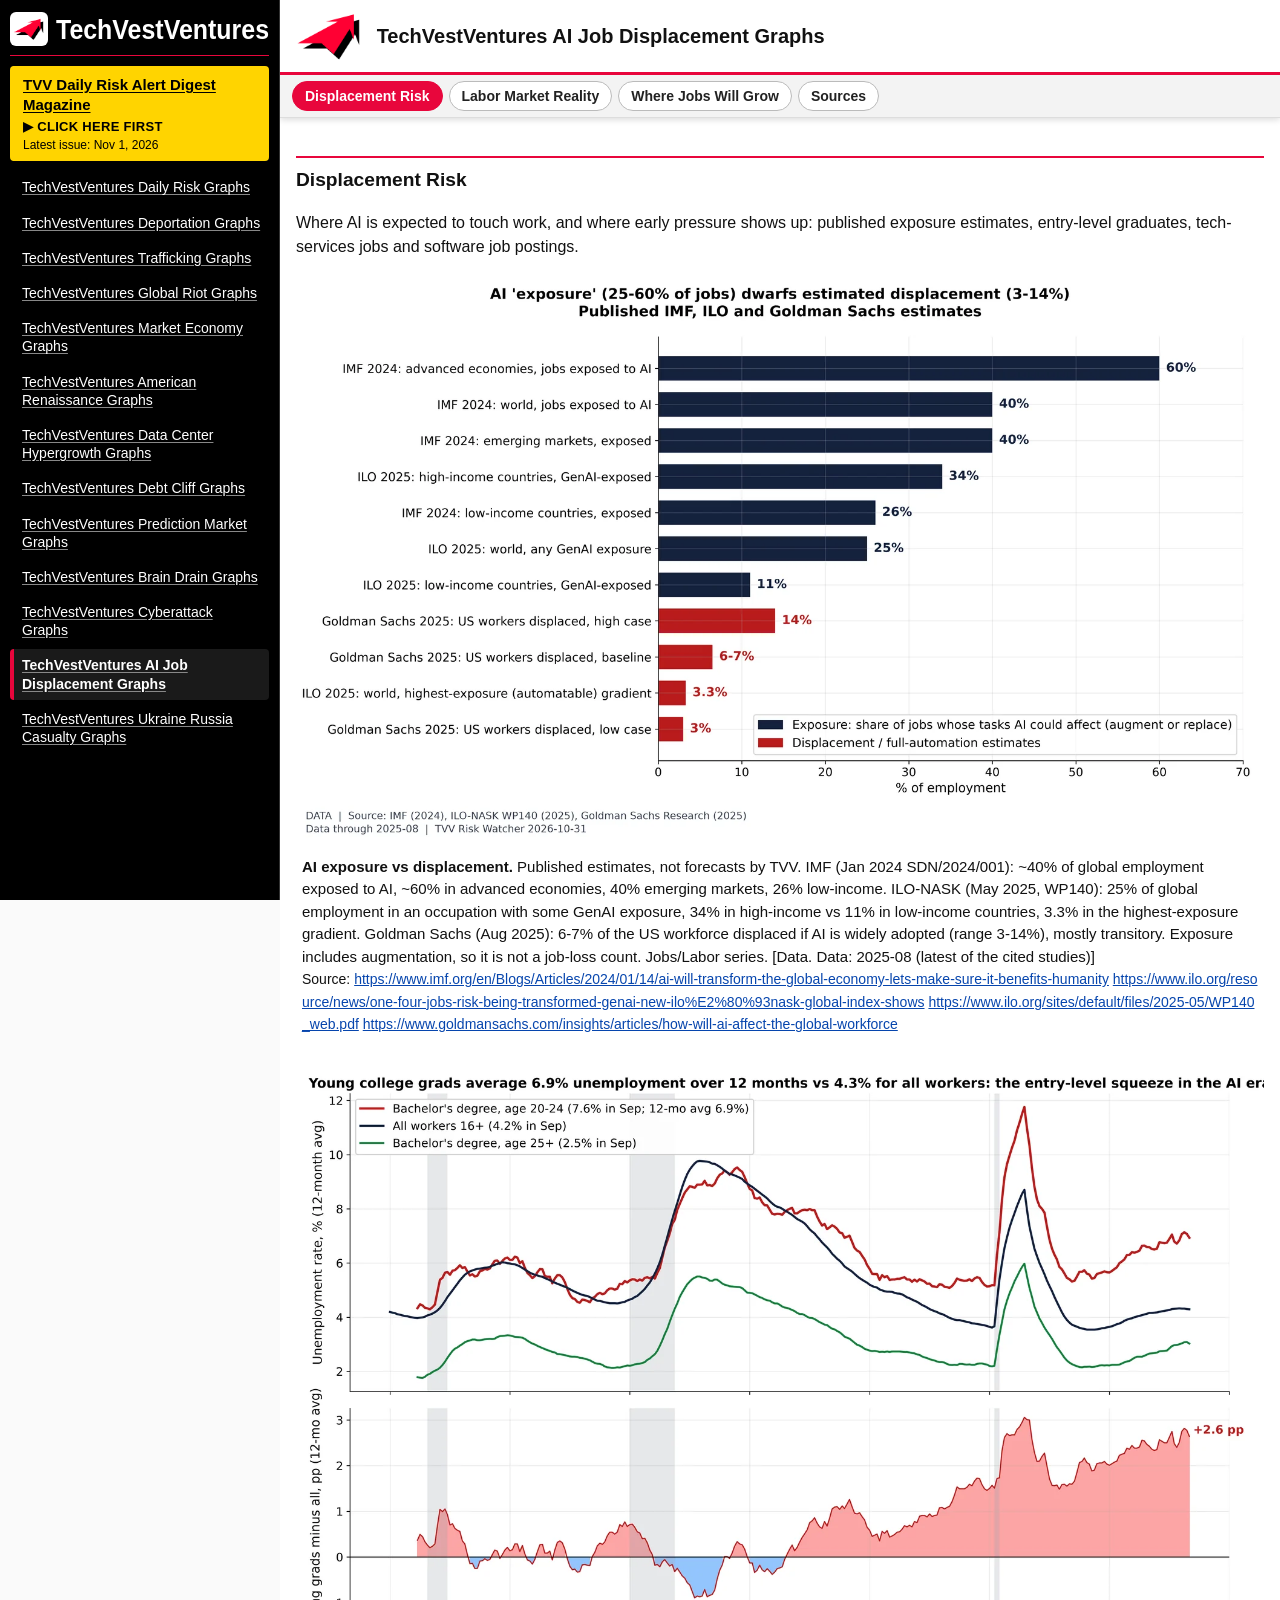
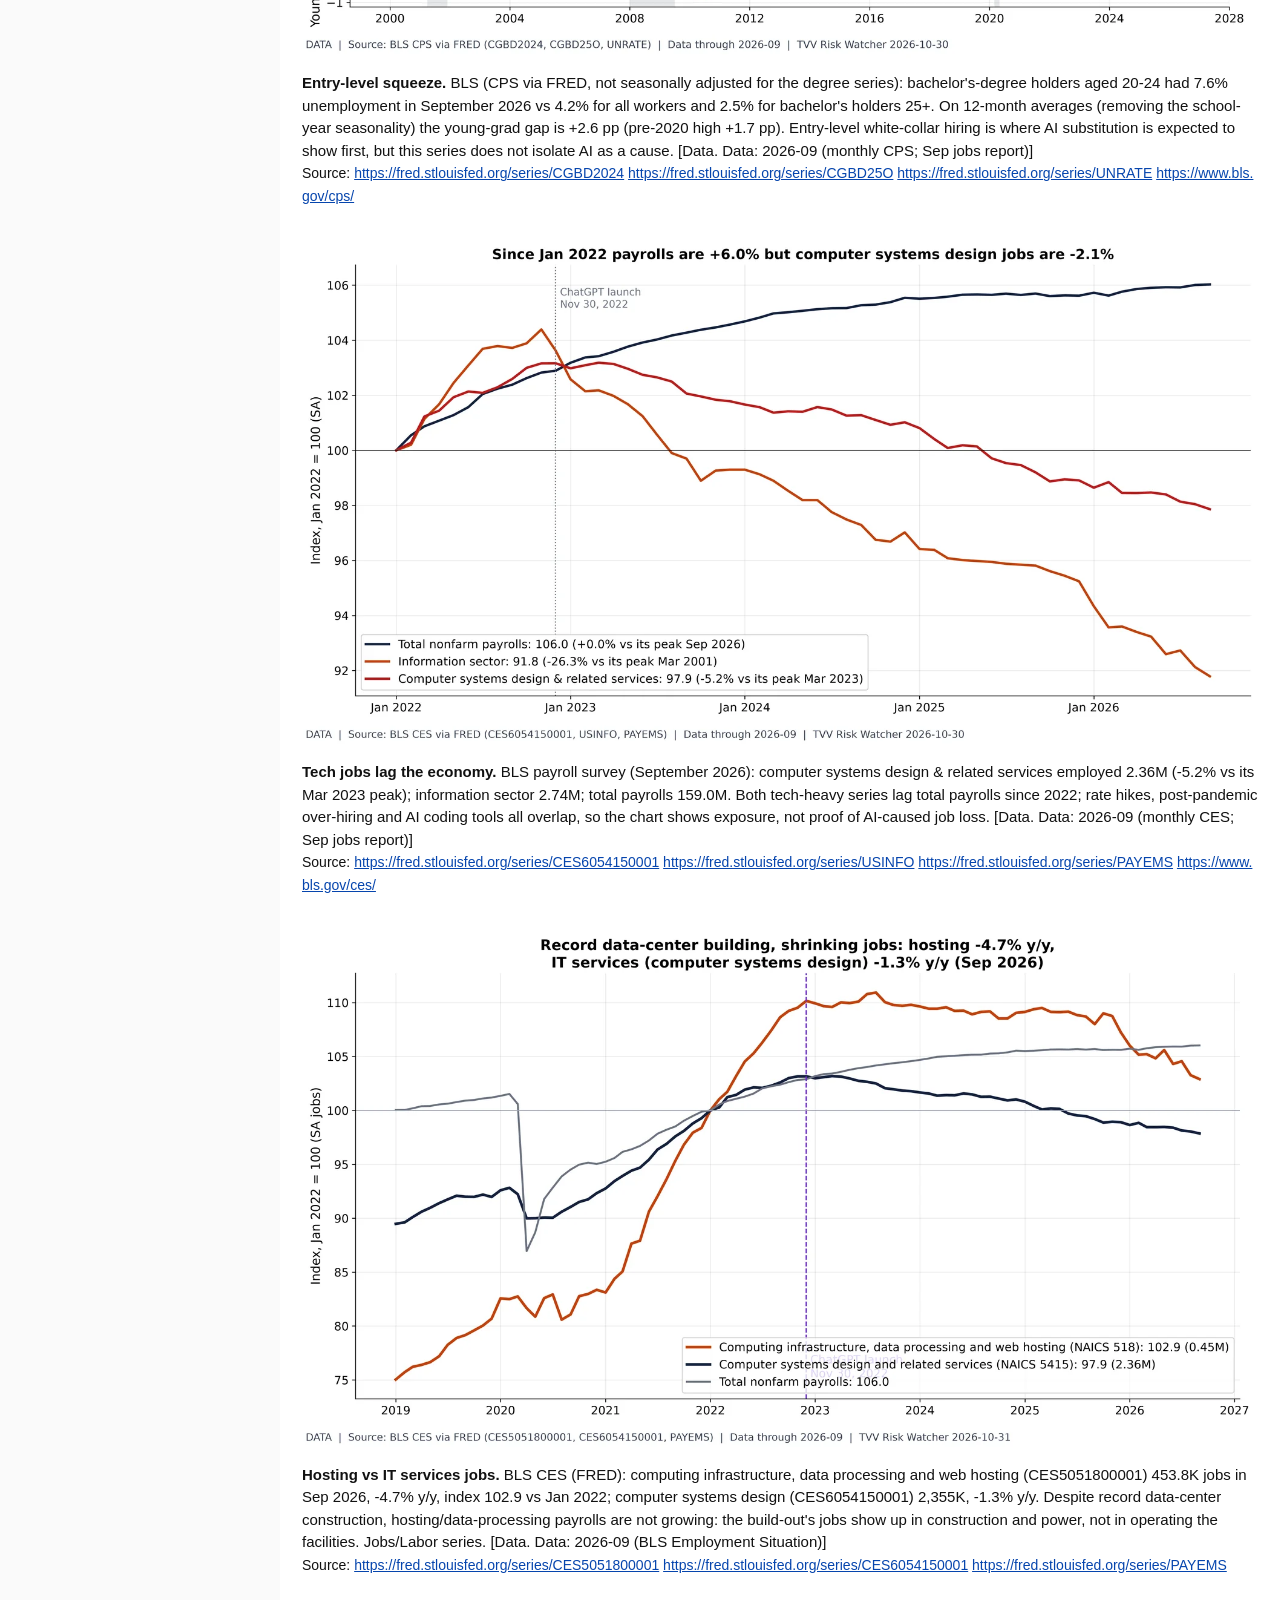
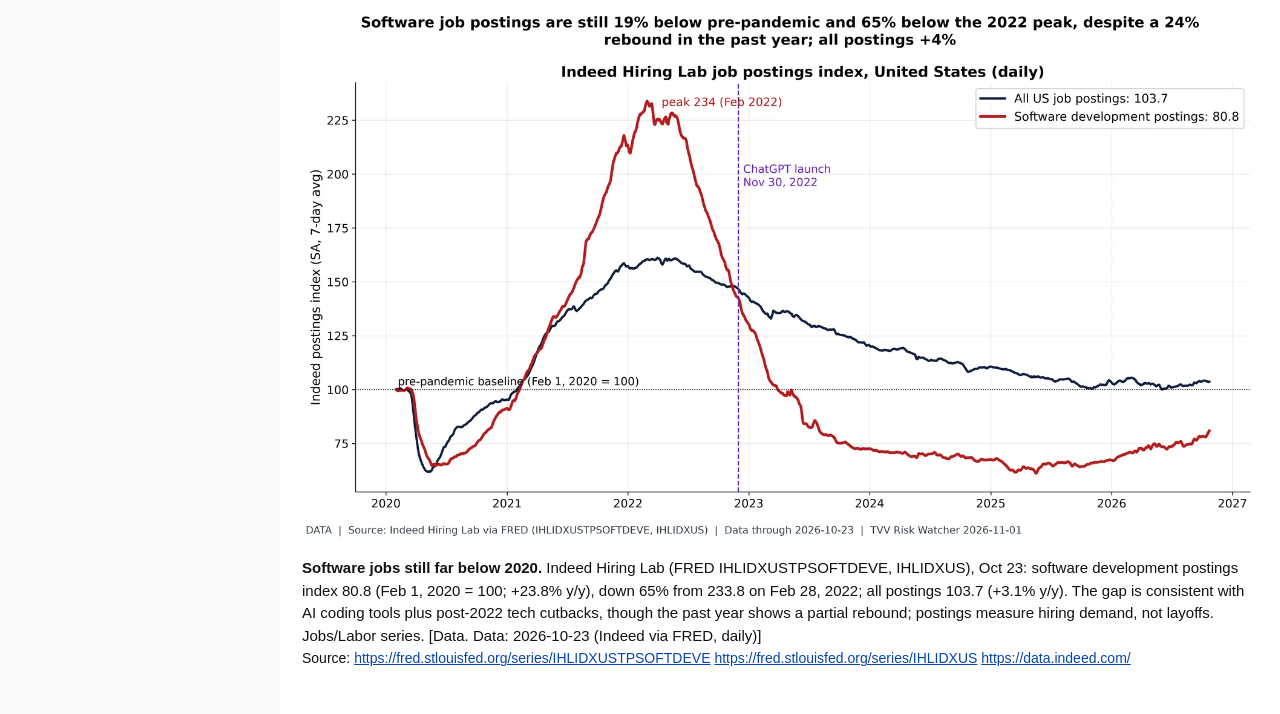
==== index.html @ eaa60b64 "AI Job Displacement: add permanent job losers and Indeed software postings charts (14); sidebar adds" ====
<!doctype html><html lang="en"><head><meta charset="utf-8"><meta name="viewport" content="width=device-width,initial-scale=1"><title>TechVestVentures AI Job Displacement Graphs</title><link rel="stylesheet" href="assets/style.css"></head><body><nav id="tvvnav" aria-label="TechVestVentures sites"><details open><summary><span class="mark"><img src="[data-uri]" alt="TechVest logo"></span><svg class="word" viewBox="0 0 214 32" preserveAspectRatio="xMinYMid meet" role="img" aria-label="TechVestVentures"><text x="0" y="26" textLength="214" lengthAdjust="spacingAndGlyphs" font-family="Arial,Helvetica,sans-serif" font-weight="700" font-size="28" fill="#fff">TechVestVentures</text></svg></summary><a class="mag" href="https://atlantean2.github.io/tvv-daily-risk-alert-digest/"><span class="t">TVV Daily Risk Alert Digest Magazine</span><span class="cta">&#9654; click here first</span><span class="sub">Latest issue: Nov 1, 2026</span></a><a href="https://atlantean2.github.io/tvv-daily-risk-graphs/">TechVestVentures Daily Risk Graphs</a><a href="https://atlantean2.github.io/tvv-deportation-graphs/">TechVestVentures Deportation Graphs</a><a href="https://atlantean2.github.io/tvv-trafficking-graphs/">TechVestVentures Trafficking Graphs</a><a href="https://atlantean2.github.io/tvv-global-riot-graphs/">TechVestVentures Global Riot Graphs</a><a href="https://atlantean2.github.io/tvv-market-economy-graphs/">TechVestVentures Market Economy Graphs</a><a href="https://atlantean2.github.io/tvv-american-renaissance-graphs/">TechVestVentures American Renaissance Graphs</a><a href="https://atlantean2.github.io/tvv-data-center-hypergrowth-graphs/">TechVestVentures Data Center Hypergrowth Graphs</a><a href="https://atlantean2.github.io/tvv-debt-cliff-graphs/">TechVestVentures Debt Cliff Graphs</a><a href="https://atlantean2.github.io/tvv-prediction-market-graphs/">TechVestVentures Prediction Market Graphs</a><a href="https://atlantean2.github.io/tvv-brain-drain-graphs/">TechVestVentures Brain Drain Graphs</a><a href="https://atlantean2.github.io/tvv-cyberattack-graphs/">TechVestVentures Cyberattack Graphs</a><a class="cur" href="https://atlantean2.github.io/tvv-ai-job-displacement-graphs/" aria-current="page">TechVestVentures AI Job Displacement Graphs</a><a href="https://atlantean2.github.io/tvv-ukraine-russia-casualty-graphs/">TechVestVentures Ukraine Russia Casualty Graphs</a></details></nav><script>(function(){var d=document.querySelector('#tvvnav details');function f(){if(innerWidth>900)d.open=true}f();addEventListener('resize',f)})()</script><div id="top"><header><img src="assets/logo.png" alt="TVV logo"><h1>TechVestVentures AI Job Displacement Graphs</h1></header><nav id="tabs" role="tablist" aria-label="Sections"><button role="tab" data-d="displacement" aria-selected="false">Displacement Risk</button><button role="tab" data-d="labor" aria-selected="false">Labor Market Reality</button><button role="tab" data-d="growth" aria-selected="false">Where Jobs Will Grow</button><button role="tab" data-d="sources" aria-selected="false">Sources</button></nav></div><main id="content"></main><script>const tabs=[...document.querySelectorAll('#tabs button')],m=document.getElementById('content'),ds=tabs.map(t=>t.dataset.d);
async function show(d){if(!ds.includes(d))d=ds[0];tabs.forEach(t=>t.setAttribute('aria-selected',t.dataset.d==d));
document.querySelector(`#tabs [data-d="${d}"]`).scrollIntoView({inline:'nearest',block:'nearest'});
m.innerHTML='<p>Loading…</p>';try{const r=await fetch('issues/'+d+'.html',{cache:'no-cache'});const doc=new DOMParser().parseFromString(await r.text(),'text/html');
const c=doc.querySelector('#issue');c.querySelectorAll('img').forEach(i=>i.setAttribute('src','issues/'+i.getAttribute('src')));
c.querySelectorAll('a[href]').forEach(a=>{const h=a.getAttribute('href');if(!/^(https?:|#)/.test(h))a.setAttribute('href','issues/'+h);if(/^http/.test(h)){a.target='_blank';a.rel='noopener'}});m.innerHTML=c.innerHTML;document.title=TT+' — '+(tabs.find(t=>t.dataset.d==d).textContent);window.scrollTo(0,0)}
catch(e){m.innerHTML='<p>Could not load '+d+'.</p>'}}
const TT=document.title;tabs.forEach(t=>t.onclick=()=>{location.hash=t.dataset.d});
addEventListener('hashchange',()=>show(location.hash.slice(1)));show(location.hash.slice(1));</script></body></html>
---- assets/style.css ----
body{margin:0;font:16px/1.5 Arial,Helvetica,sans-serif;color:#111;background:#fafafa}
#top{position:sticky;top:0;z-index:9;background:#fff;box-shadow:0 2px 6px #0002}
header{border-bottom:3px solid #e8063c;display:flex;align-items:center;gap:14px;padding:8px 16px}
header img{height:56px}header h1{font-size:1.25rem;margin:0}
#tabs{display:flex;gap:6px;overflow-x:auto;white-space:nowrap;padding:6px 12px;background:#f3f3f3;border-bottom:1px solid #ddd;-webkit-overflow-scrolling:touch}
#tabs button{flex:0 0 auto;font:600 14px Arial,sans-serif;padding:6px 12px;border:1px solid #bbb;border-radius:16px;background:#fff;color:#222;cursor:pointer}
#tabs button[aria-selected=true]{background:#e8063c;border-color:#e8063c;color:#fff}
main{max-width:1040px;margin:0 auto;padding:16px;background:#fff}
main img{width:100%;max-width:1000px;height:auto;display:block;margin:14px auto}
a{color:#0645ad;text-decoration:underline}h2{border-top:2px solid #e8063c;padding-top:8px;margin-top:22px;font-size:1.2rem;font-weight:700;scroll-margin-top:130px}
main table{width:100%;border-collapse:collapse}main td{display:block;width:100%;padding:0}main td:empty{display:none}
ul.items{margin-left:24px;padding-left:1.1em}
.action-box{border:3px solid #e8063c;padding:10px 14px;margin:20px 0}ul.items li{margin:6px 0}
@media(max-width:600px){header img{height:40px}header h1{font-size:1rem}}
figure.g{margin:0 0 28px;padding:0}figure.g figcaption{font-size:15px;margin:4px 6px}figure.g .t{font-weight:700}
figure.g .s{font-size:14px;word-break:break-all}ul.src li{margin:4px 0;word-break:break-all}
#tvvnav{position:fixed;left:0;top:0;bottom:0;width:280px;box-sizing:border-box;padding:12px 10px;background:#000;color:#fff;border-right:1px solid #333;font-family:Arial,Helvetica,sans-serif;overflow-y:auto;z-index:20}
#tvvnav summary{list-style:none;cursor:default;display:flex;align-items:center;gap:8px;border-bottom:1px solid #e8063c;padding-bottom:9px;margin-bottom:10px}
#tvvnav summary::-webkit-details-marker{display:none}
#tvvnav .mark{flex:0 0 auto;width:38px;height:34px;background:#fff;border-radius:6px;display:flex;align-items:center;justify-content:center}
#tvvnav .mark img{width:32px;height:auto;display:block}
#tvvnav .word{flex:1 1 auto;min-width:0;height:32px;display:block}
#tvvnav a,#tvvnav span.soon{display:block;font-size:14px;padding:7px 8px;margin:3px 0;border-radius:4px;line-height:1.3;border-left:4px solid transparent}
#tvvnav a{color:#fff;text-decoration:underline;text-decoration-color:#888;text-underline-offset:2px}
#tvvnav a:hover,#tvvnav a:focus{background:#222;text-decoration-color:#fff}
#tvvnav a.cur{font-weight:700;border-left-color:#e8063c;background:#1a1a1a}
#tvvnav span.soon{color:#888;font-style:italic}
#tvvnav a.mag{background:#ffd400;color:#000;font-weight:700;font-size:15px;text-decoration:none;border-left:4px solid #ffd400;padding:9px 9px 8px;margin-bottom:10px}
#tvvnav a.mag:hover,#tvvnav a.mag:focus{background:#ffe766}
#tvvnav a.mag.cur{border-left-color:#e8063c}
#tvvnav a.mag .t{text-decoration:underline;text-underline-offset:2px}
#tvvnav a.mag .cta{display:block;margin-top:5px;font-size:13px;font-weight:700;text-transform:uppercase;letter-spacing:.3px}
#tvvnav a.mag .sub{display:block;font-size:12px;font-weight:400;margin-top:2px}
body{padding-left:280px}
@media(max-width:900px){body{padding-left:0}#tvvnav{position:static;width:auto;border-right:0;border-bottom:2px solid #e8063c;padding:8px 12px}
#tvvnav summary{cursor:pointer;margin:0;border:0;padding:2px 0}#tvvnav .word{max-width:250px}
#tvvnav summary::after{content:"\2630";color:#fff;font-size:22px;margin-left:auto;padding-left:8px}}
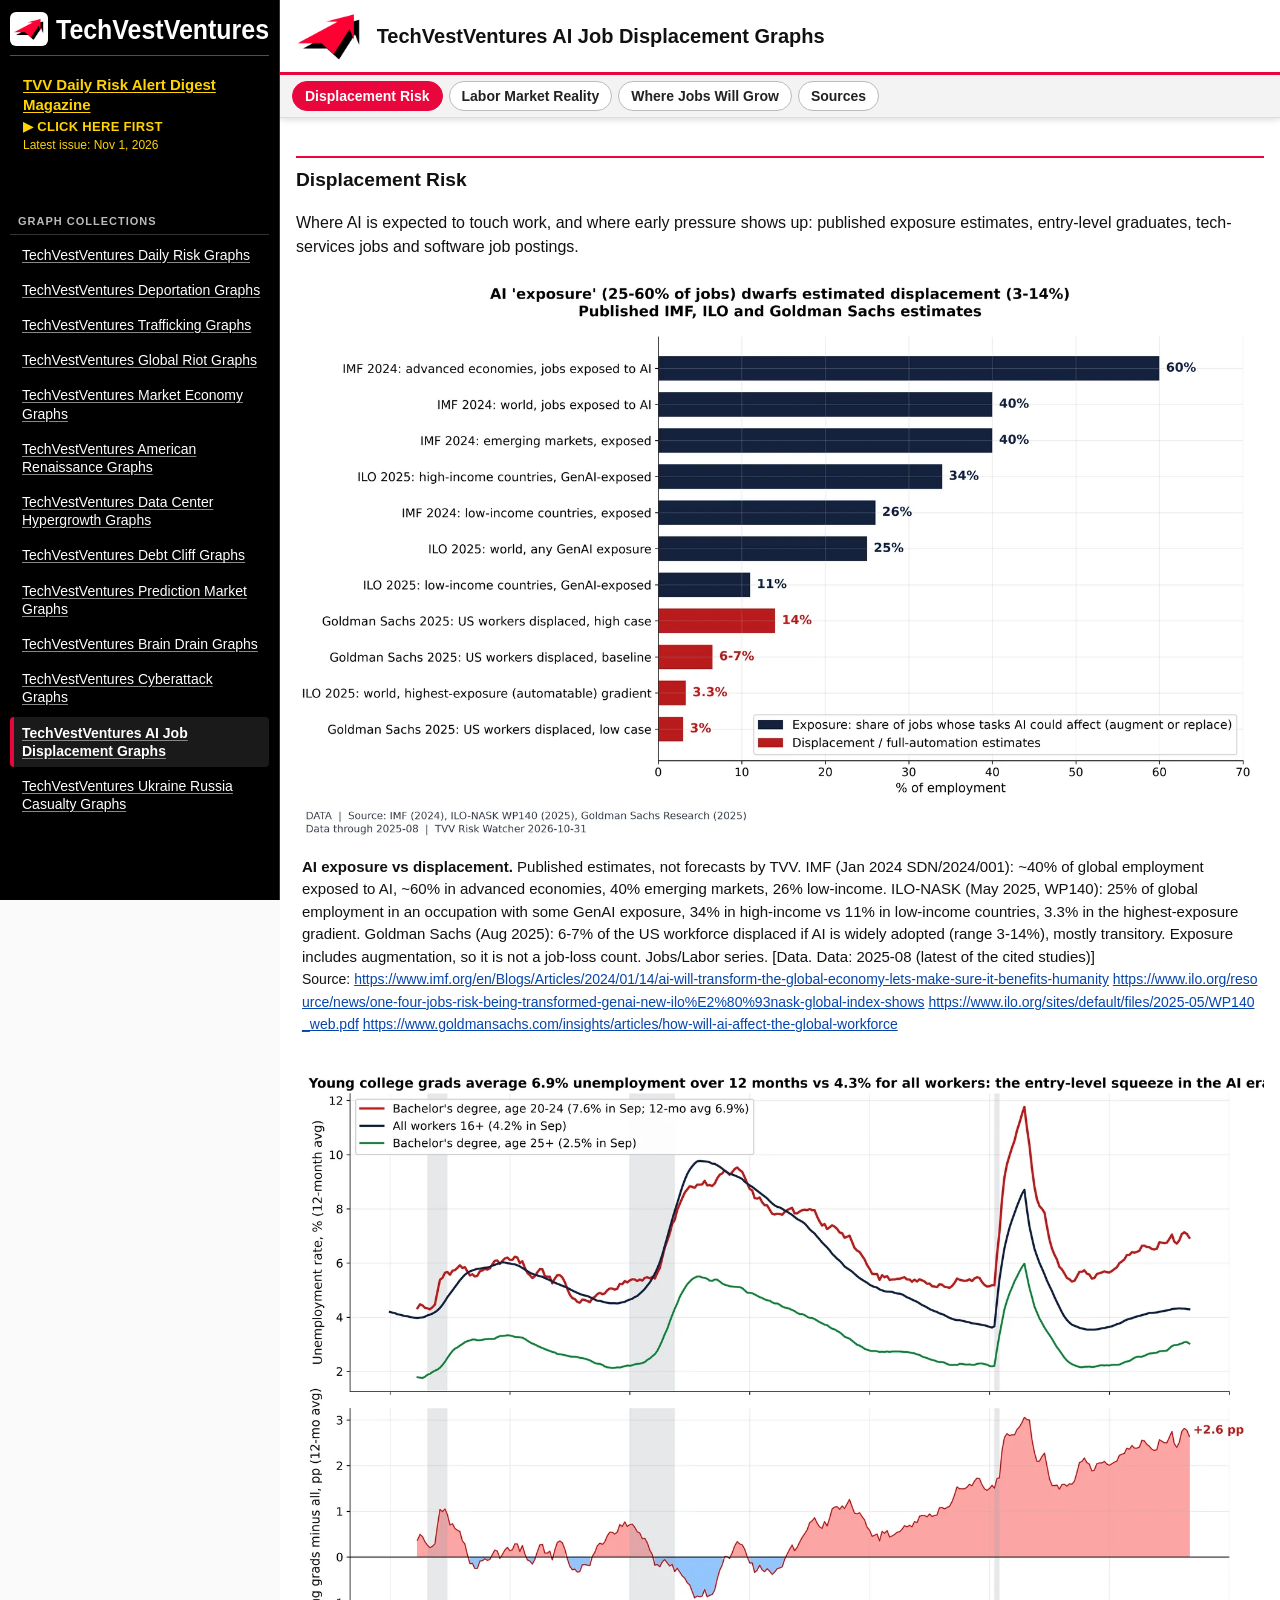
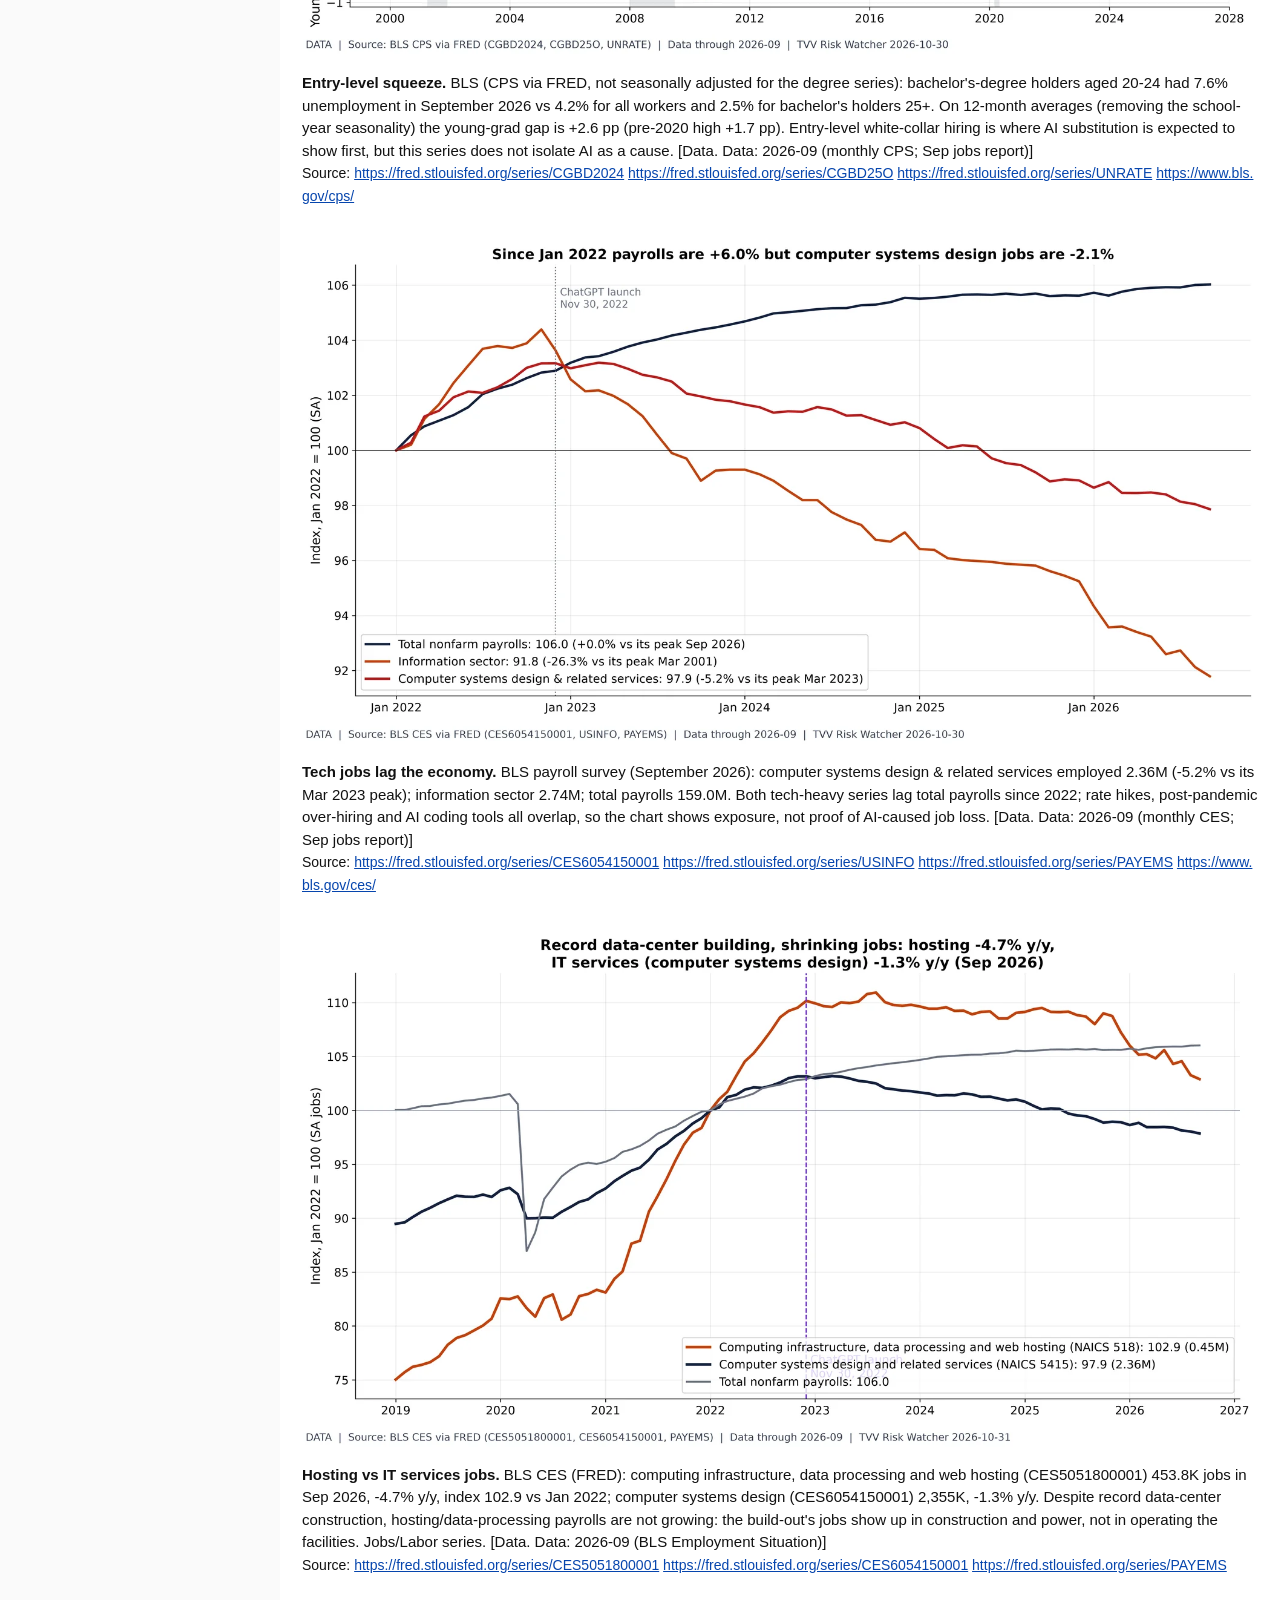
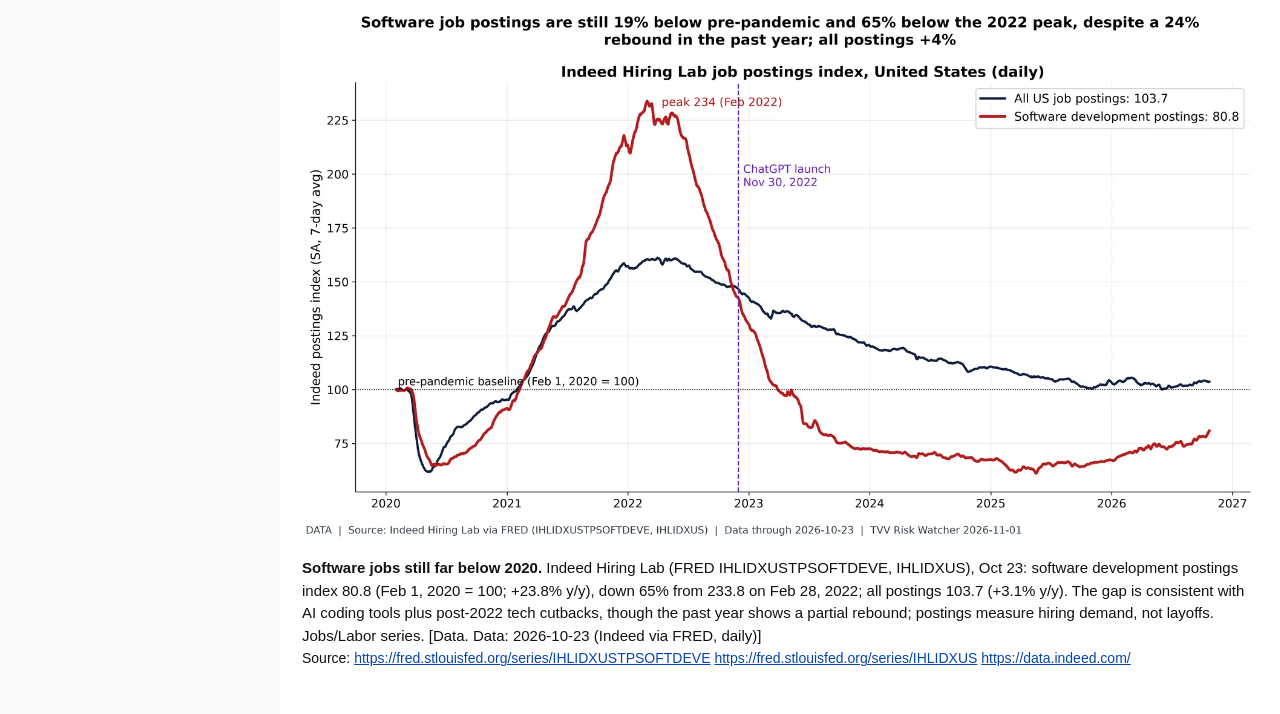
==== commit 99ac79b0: "Sidebar: gold Digest/Essay links, Graph Collections + Essays groups (3 essays)" ====
--- a/index.html
+++ b/index.html
@@ -1,4 +1,4 @@
-<!doctype html><html lang="en"><head><meta charset="utf-8"><meta name="viewport" content="width=device-width,initial-scale=1"><title>TechVestVentures AI Job Displacement Graphs</title><link rel="stylesheet" href="assets/style.css"></head><body><nav id="tvvnav" aria-label="TechVestVentures sites"><details open><summary><span class="mark"><img src="[data-uri]" alt="TechVest logo"></span><svg class="word" viewBox="0 0 214 32" preserveAspectRatio="xMinYMid meet" role="img" aria-label="TechVestVentures"><text x="0" y="26" textLength="214" lengthAdjust="spacingAndGlyphs" font-family="Arial,Helvetica,sans-serif" font-weight="700" font-size="28" fill="#fff">TechVestVentures</text></svg></summary><a class="mag" href="https://atlantean2.github.io/tvv-daily-risk-alert-digest/"><span class="t">TVV Daily Risk Alert Digest Magazine</span><span class="cta">&#9654; click here first</span><span class="sub">Latest issue: Nov 1, 2026</span></a><a href="https://atlantean2.github.io/tvv-daily-risk-graphs/">TechVestVentures Daily Risk Graphs</a><a href="https://atlantean2.github.io/tvv-deportation-graphs/">TechVestVentures Deportation Graphs</a><a href="https://atlantean2.github.io/tvv-trafficking-graphs/">TechVestVentures Trafficking Graphs</a><a href="https://atlantean2.github.io/tvv-global-riot-graphs/">TechVestVentures Global Riot Graphs</a><a href="https://atlantean2.github.io/tvv-market-economy-graphs/">TechVestVentures Market Economy Graphs</a><a href="https://atlantean2.github.io/tvv-american-renaissance-graphs/">TechVestVentures American Renaissance Graphs</a><a href="https://atlantean2.github.io/tvv-data-center-hypergrowth-graphs/">TechVestVentures Data Center Hypergrowth Graphs</a><a href="https://atlantean2.github.io/tvv-debt-cliff-graphs/">TechVestVentures Debt Cliff Graphs</a><a href="https://atlantean2.github.io/tvv-prediction-market-graphs/">TechVestVentures Prediction Market Graphs</a><a href="https://atlantean2.github.io/tvv-brain-drain-graphs/">TechVestVentures Brain Drain Graphs</a><a href="https://atlantean2.github.io/tvv-cyberattack-graphs/">TechVestVentures Cyberattack Graphs</a><a class="cur" href="https://atlantean2.github.io/tvv-ai-job-displacement-graphs/" aria-current="page">TechVestVentures AI Job Displacement Graphs</a><a href="https://atlantean2.github.io/tvv-ukraine-russia-casualty-graphs/">TechVestVentures Ukraine Russia Casualty Graphs</a></details></nav><script>(function(){var d=document.querySelector('#tvvnav details');function f(){if(innerWidth>900)d.open=true}f();addEventListener('resize',f)})()</script><div id="top"><header><img src="assets/logo.png" alt="TVV logo"><h1>TechVestVentures AI Job Displacement Graphs</h1></header><nav id="tabs" role="tablist" aria-label="Sections"><button role="tab" data-d="displacement" aria-selected="false">Displacement Risk</button><button role="tab" data-d="labor" aria-selected="false">Labor Market Reality</button><button role="tab" data-d="growth" aria-selected="false">Where Jobs Will Grow</button><button role="tab" data-d="sources" aria-selected="false">Sources</button></nav></div><main id="content"></main><script>const tabs=[...document.querySelectorAll('#tabs button')],m=document.getElementById('content'),ds=tabs.map(t=>t.dataset.d);
+<!doctype html><html lang="en"><head><meta charset="utf-8"><meta name="viewport" content="width=device-width,initial-scale=1"><title>TechVestVentures AI Job Displacement Graphs</title><link rel="stylesheet" href="assets/style.css"></head><body><nav id="tvvnav" aria-label="TechVestVentures sites"><details open><summary><span class="mark"><img src="[data-uri]" alt="TechVest logo"></span><svg class="word" viewBox="0 0 214 32" preserveAspectRatio="xMinYMid meet" role="img" aria-label="TechVestVentures"><text x="0" y="26" textLength="214" lengthAdjust="spacingAndGlyphs" font-family="Arial,Helvetica,sans-serif" font-weight="700" font-size="28" fill="#fff">TechVestVentures</text></svg></summary><a class="mag" href="https://atlantean2.github.io/tvv-daily-risk-alert-digest/"><span class="t">TVV Daily Risk Alert Digest Magazine</span><span class="cta">&#9654; click here first</span><span class="sub">Latest issue: Nov 1, 2026</span></a><div class="sp2" aria-hidden="true"></div><div class="grp">Graph Collections</div><a href="https://atlantean2.github.io/tvv-daily-risk-graphs/">TechVestVentures Daily Risk Graphs</a><a href="https://atlantean2.github.io/tvv-deportation-graphs/">TechVestVentures Deportation Graphs</a><a href="https://atlantean2.github.io/tvv-trafficking-graphs/">TechVestVentures Trafficking Graphs</a><a href="https://atlantean2.github.io/tvv-global-riot-graphs/">TechVestVentures Global Riot Graphs</a><a href="https://atlantean2.github.io/tvv-market-economy-graphs/">TechVestVentures Market Economy Graphs</a><a href="https://atlantean2.github.io/tvv-american-renaissance-graphs/">TechVestVentures American Renaissance Graphs</a><a href="https://atlantean2.github.io/tvv-data-center-hypergrowth-graphs/">TechVestVentures Data Center Hypergrowth Graphs</a><a href="https://atlantean2.github.io/tvv-debt-cliff-graphs/">TechVestVentures Debt Cliff Graphs</a><a href="https://atlantean2.github.io/tvv-prediction-market-graphs/">TechVestVentures Prediction Market Graphs</a><a href="https://atlantean2.github.io/tvv-brain-drain-graphs/">TechVestVentures Brain Drain Graphs</a><a href="https://atlantean2.github.io/tvv-cyberattack-graphs/">TechVestVentures Cyberattack Graphs</a><a class="cur" href="https://atlantean2.github.io/tvv-ai-job-displacement-graphs/" aria-current="page">TechVestVentures AI Job Displacement Graphs</a><a href="https://atlantean2.github.io/tvv-ukraine-russia-casualty-graphs/">TechVestVentures Ukraine Russia Casualty Graphs</a><div class="sp5" aria-hidden="true"></div><div class="grp gold">Essays</div><a class="ess" href="https://atlantean2.github.io/tvv-daily-risk-alert-digest/essays/ai-job-displacement.html">AI Job Displacement</a><a class="ess" href="https://atlantean2.github.io/tvv-daily-risk-alert-digest/essays/prediction-markets.html">Prediction Markets</a><a class="ess" href="https://atlantean2.github.io/tvv-daily-risk-alert-digest/essays/ukraine-russia-casualty-claims.html">Ukraine vs Russia: Casualty Claims</a></details></nav><script>(function(){var d=document.querySelector('#tvvnav details');function f(){if(innerWidth>900)d.open=true}f();addEventListener('resize',f)})()</script><div id="top"><header><img src="assets/logo.png" alt="TVV logo"><h1>TechVestVentures AI Job Displacement Graphs</h1></header><nav id="tabs" role="tablist" aria-label="Sections"><button role="tab" data-d="displacement" aria-selected="false">Displacement Risk</button><button role="tab" data-d="labor" aria-selected="false">Labor Market Reality</button><button role="tab" data-d="growth" aria-selected="false">Where Jobs Will Grow</button><button role="tab" data-d="sources" aria-selected="false">Sources</button></nav></div><main id="content"></main><script>const tabs=[...document.querySelectorAll('#tabs button')],m=document.getElementById('content'),ds=tabs.map(t=>t.dataset.d);
 async function show(d){if(!ds.includes(d))d=ds[0];tabs.forEach(t=>t.setAttribute('aria-selected',t.dataset.d==d));
 document.querySelector(`#tabs [data-d="${d}"]`).scrollIntoView({inline:'nearest',block:'nearest'});
 m.innerHTML='<p>Loading…</p>';try{const r=await fetch('issues/'+d+'.html',{cache:'no-cache'});const doc=new DOMParser().parseFromString(await r.text(),'text/html');
--- a/assets/style.css
+++ b/assets/style.css
@@ -31,6 +31,14 @@
 #tvvnav a.mag .t{text-decoration:underline;text-underline-offset:2px}
 #tvvnav a.mag .cta{display:block;margin-top:5px;font-size:13px;font-weight:700;text-transform:uppercase;letter-spacing:.3px}
 #tvvnav a.mag .sub{display:block;font-size:12px;font-weight:400;margin-top:2px}
+#tvvnav a.mag:not(.cur){background:transparent;color:#ffd400;border-left:4px solid transparent}
+#tvvnav a.mag:not(.cur):hover,#tvvnav a.mag:not(.cur):focus{background:#1a1a1a}
+#tvvnav .sp2{height:2.6em}#tvvnav .sp5{height:6.5em}
+#tvvnav .grp{font-size:11px;font-weight:700;letter-spacing:1px;text-transform:uppercase;color:#bbb;padding:0 8px 4px;margin:0 0 4px;border-bottom:1px solid #333}
+#tvvnav .grp.gold{color:#ffd400;border-bottom-color:#5a4b00}
+#tvvnav a.ess{color:#ffd400;font-weight:700;text-decoration-color:#8a7300}
+#tvvnav a.ess:hover,#tvvnav a.ess:focus{background:#1a1a1a;text-decoration-color:#ffd400}
+#tvvnav a.ess.cur{background:#ffd400;color:#000;border-left-color:#e8063c;text-decoration:none}
 body{padding-left:280px}
 @media(max-width:900px){body{padding-left:0}#tvvnav{position:static;width:auto;border-right:0;border-bottom:2px solid #e8063c;padding:8px 12px}
 #tvvnav summary{cursor:pointer;margin:0;border:0;padding:2px 0}#tvvnav .word{max-width:250px}
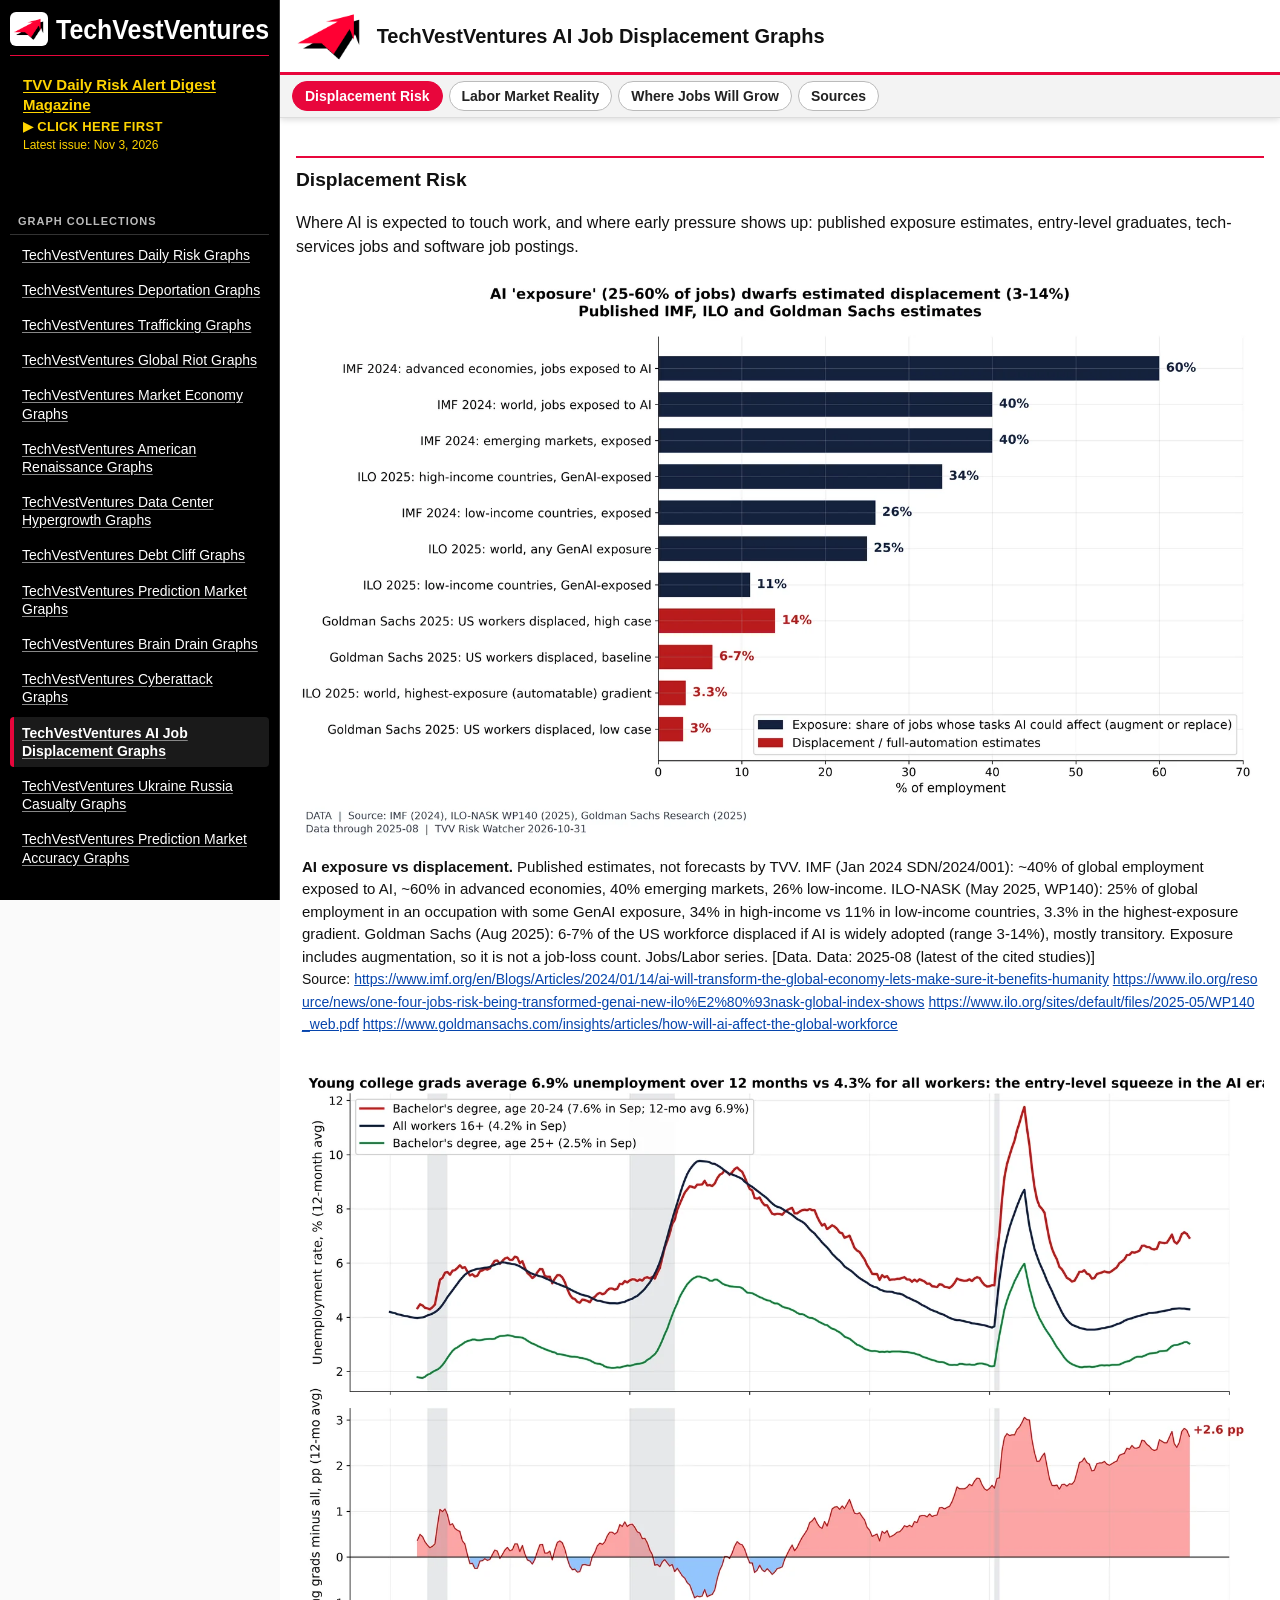
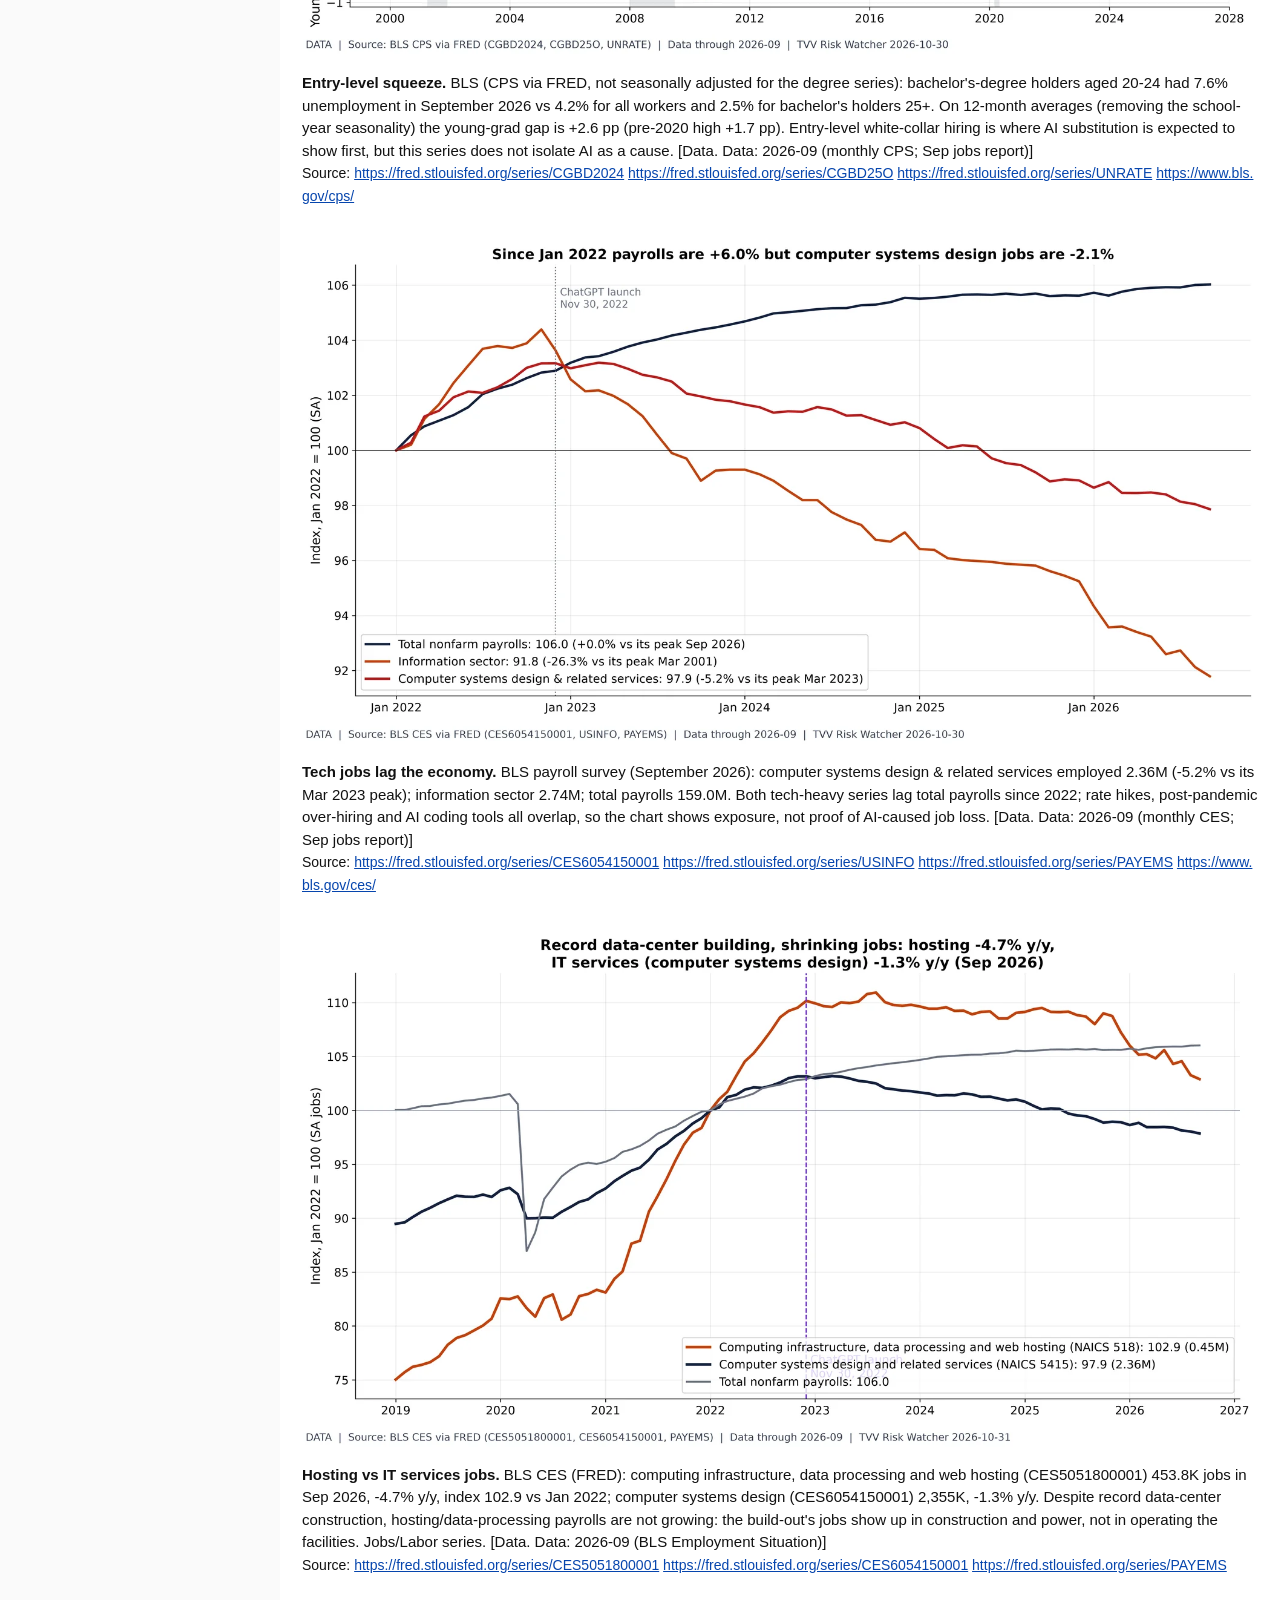
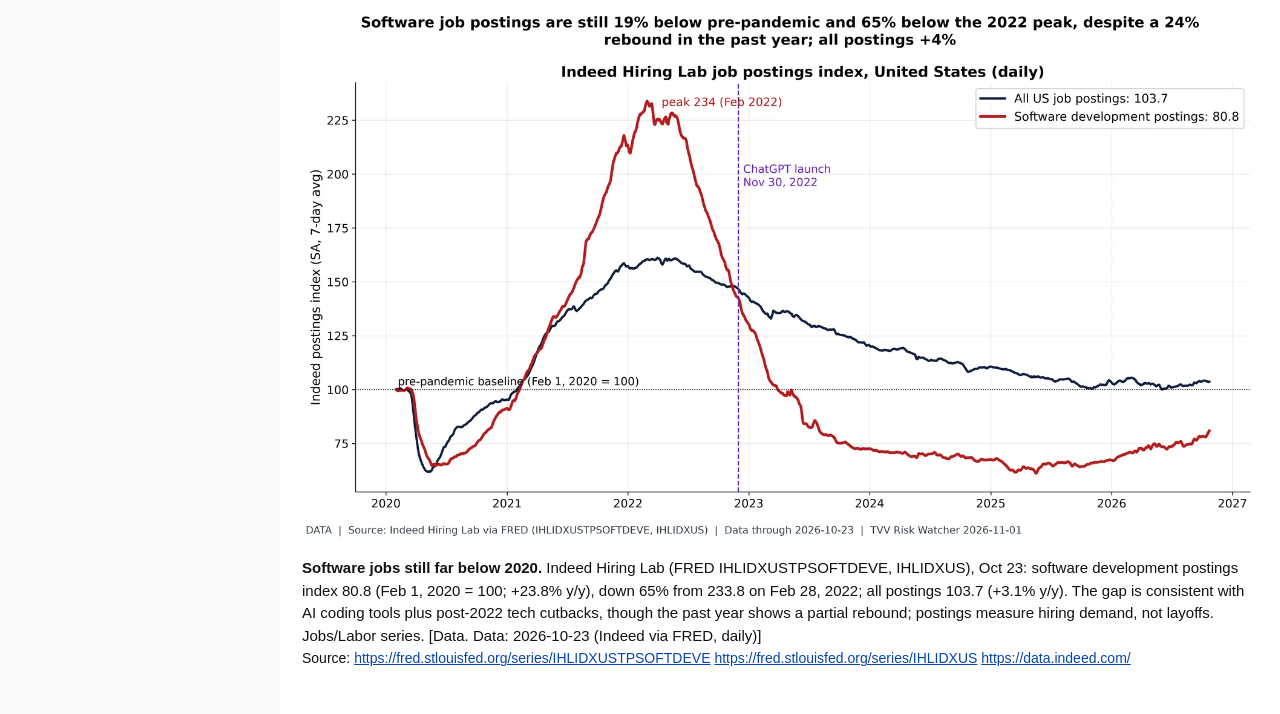
==== commit 0c21bc9a: "Sidebar: add Prediction Market Accuracy Graphs" ====
--- a/index.html
+++ b/index.html
@@ -1,4 +1,4 @@
-<!doctype html><html lang="en"><head><meta charset="utf-8"><meta name="viewport" content="width=device-width,initial-scale=1"><title>TechVestVentures AI Job Displacement Graphs</title><link rel="stylesheet" href="assets/style.css"></head><body><nav id="tvvnav" aria-label="TechVestVentures sites"><details open><summary><span class="mark"><img src="[data-uri]" alt="TechVest logo"></span><svg class="word" viewBox="0 0 214 32" preserveAspectRatio="xMinYMid meet" role="img" aria-label="TechVestVentures"><text x="0" y="26" textLength="214" lengthAdjust="spacingAndGlyphs" font-family="Arial,Helvetica,sans-serif" font-weight="700" font-size="28" fill="#fff">TechVestVentures</text></svg></summary><a class="mag" href="https://atlantean2.github.io/tvv-daily-risk-alert-digest/"><span class="t">TVV Daily Risk Alert Digest Magazine</span><span class="cta">&#9654; click here first</span><span class="sub">Latest issue: Nov 1, 2026</span></a><div class="sp2" aria-hidden="true"></div><div class="grp">Graph Collections</div><a href="https://atlantean2.github.io/tvv-daily-risk-graphs/">TechVestVentures Daily Risk Graphs</a><a href="https://atlantean2.github.io/tvv-deportation-graphs/">TechVestVentures Deportation Graphs</a><a href="https://atlantean2.github.io/tvv-trafficking-graphs/">TechVestVentures Trafficking Graphs</a><a href="https://atlantean2.github.io/tvv-global-riot-graphs/">TechVestVentures Global Riot Graphs</a><a href="https://atlantean2.github.io/tvv-market-economy-graphs/">TechVestVentures Market Economy Graphs</a><a href="https://atlantean2.github.io/tvv-american-renaissance-graphs/">TechVestVentures American Renaissance Graphs</a><a href="https://atlantean2.github.io/tvv-data-center-hypergrowth-graphs/">TechVestVentures Data Center Hypergrowth Graphs</a><a href="https://atlantean2.github.io/tvv-debt-cliff-graphs/">TechVestVentures Debt Cliff Graphs</a><a href="https://atlantean2.github.io/tvv-prediction-market-graphs/">TechVestVentures Prediction Market Graphs</a><a href="https://atlantean2.github.io/tvv-brain-drain-graphs/">TechVestVentures Brain Drain Graphs</a><a href="https://atlantean2.github.io/tvv-cyberattack-graphs/">TechVestVentures Cyberattack Graphs</a><a class="cur" href="https://atlantean2.github.io/tvv-ai-job-displacement-graphs/" aria-current="page">TechVestVentures AI Job Displacement Graphs</a><a href="https://atlantean2.github.io/tvv-ukraine-russia-casualty-graphs/">TechVestVentures Ukraine Russia Casualty Graphs</a><div class="sp5" aria-hidden="true"></div><div class="grp gold">Essays</div><a class="ess" href="https://atlantean2.github.io/tvv-daily-risk-alert-digest/essays/ai-job-displacement.html">AI Job Displacement</a><a class="ess" href="https://atlantean2.github.io/tvv-daily-risk-alert-digest/essays/prediction-markets.html">Prediction Markets</a><a class="ess" href="https://atlantean2.github.io/tvv-daily-risk-alert-digest/essays/ukraine-russia-casualty-claims.html">Ukraine vs Russia: Casualty Claims</a></details></nav><script>(function(){var d=document.querySelector('#tvvnav details');function f(){if(innerWidth>900)d.open=true}f();addEventListener('resize',f)})()</script><div id="top"><header><img src="assets/logo.png" alt="TVV logo"><h1>TechVestVentures AI Job Displacement Graphs</h1></header><nav id="tabs" role="tablist" aria-label="Sections"><button role="tab" data-d="displacement" aria-selected="false">Displacement Risk</button><button role="tab" data-d="labor" aria-selected="false">Labor Market Reality</button><button role="tab" data-d="growth" aria-selected="false">Where Jobs Will Grow</button><button role="tab" data-d="sources" aria-selected="false">Sources</button></nav></div><main id="content"></main><script>const tabs=[...document.querySelectorAll('#tabs button')],m=document.getElementById('content'),ds=tabs.map(t=>t.dataset.d);
+<!doctype html><html lang="en"><head><meta charset="utf-8"><meta name="viewport" content="width=device-width,initial-scale=1"><title>TechVestVentures AI Job Displacement Graphs</title><link rel="stylesheet" href="assets/style.css"></head><body><nav id="tvvnav" aria-label="TechVestVentures sites"><details open><summary><span class="mark"><img src="[data-uri]" alt="TechVest logo"></span><svg class="word" viewBox="0 0 214 32" preserveAspectRatio="xMinYMid meet" role="img" aria-label="TechVestVentures"><text x="0" y="26" textLength="214" lengthAdjust="spacingAndGlyphs" font-family="Arial,Helvetica,sans-serif" font-weight="700" font-size="28" fill="#fff">TechVestVentures</text></svg></summary><a class="mag" href="https://atlantean2.github.io/tvv-daily-risk-alert-digest/"><span class="t">TVV Daily Risk Alert Digest Magazine</span><span class="cta">&#9654; click here first</span><span class="sub">Latest issue: Nov 3, 2026</span></a><div class="sp2" aria-hidden="true"></div><div class="grp">Graph Collections</div><a href="https://atlantean2.github.io/tvv-daily-risk-graphs/">TechVestVentures Daily Risk Graphs</a><a href="https://atlantean2.github.io/tvv-deportation-graphs/">TechVestVentures Deportation Graphs</a><a href="https://atlantean2.github.io/tvv-trafficking-graphs/">TechVestVentures Trafficking Graphs</a><a href="https://atlantean2.github.io/tvv-global-riot-graphs/">TechVestVentures Global Riot Graphs</a><a href="https://atlantean2.github.io/tvv-market-economy-graphs/">TechVestVentures Market Economy Graphs</a><a href="https://atlantean2.github.io/tvv-american-renaissance-graphs/">TechVestVentures American Renaissance Graphs</a><a href="https://atlantean2.github.io/tvv-data-center-hypergrowth-graphs/">TechVestVentures Data Center Hypergrowth Graphs</a><a href="https://atlantean2.github.io/tvv-debt-cliff-graphs/">TechVestVentures Debt Cliff Graphs</a><a href="https://atlantean2.github.io/tvv-prediction-market-graphs/">TechVestVentures Prediction Market Graphs</a><a href="https://atlantean2.github.io/tvv-brain-drain-graphs/">TechVestVentures Brain Drain Graphs</a><a href="https://atlantean2.github.io/tvv-cyberattack-graphs/">TechVestVentures Cyberattack Graphs</a><a class="cur" href="https://atlantean2.github.io/tvv-ai-job-displacement-graphs/" aria-current="page">TechVestVentures AI Job Displacement Graphs</a><a href="https://atlantean2.github.io/tvv-ukraine-russia-casualty-graphs/">TechVestVentures Ukraine Russia Casualty Graphs</a><a href="https://atlantean2.github.io/tvv-prediction-market-accuracy-graphs/">TechVestVentures Prediction Market Accuracy Graphs</a><div class="sp5" aria-hidden="true"></div><div class="grp gold">Essays</div><a class="ess" href="https://atlantean2.github.io/tvv-daily-risk-alert-digest/essays/ai-job-displacement.html">AI Job Displacement</a><a class="ess" href="https://atlantean2.github.io/tvv-daily-risk-alert-digest/essays/prediction-markets.html">Prediction Markets</a><a class="ess" href="https://atlantean2.github.io/tvv-daily-risk-alert-digest/essays/ukraine-russia-casualty-claims.html">Ukraine vs Russia: Casualty Claims</a></details></nav><script>(function(){var d=document.querySelector('#tvvnav details');function f(){if(innerWidth>900)d.open=true}f();addEventListener('resize',f)})()</script><div id="top"><header><img src="assets/logo.png" alt="TVV logo"><h1>TechVestVentures AI Job Displacement Graphs</h1></header><nav id="tabs" role="tablist" aria-label="Sections"><button role="tab" data-d="displacement" aria-selected="false">Displacement Risk</button><button role="tab" data-d="labor" aria-selected="false">Labor Market Reality</button><button role="tab" data-d="growth" aria-selected="false">Where Jobs Will Grow</button><button role="tab" data-d="sources" aria-selected="false">Sources</button></nav></div><main id="content"></main><script>const tabs=[...document.querySelectorAll('#tabs button')],m=document.getElementById('content'),ds=tabs.map(t=>t.dataset.d);
 async function show(d){if(!ds.includes(d))d=ds[0];tabs.forEach(t=>t.setAttribute('aria-selected',t.dataset.d==d));
 document.querySelector(`#tabs [data-d="${d}"]`).scrollIntoView({inline:'nearest',block:'nearest'});
 m.innerHTML='<p>Loading…</p>';try{const r=await fetch('issues/'+d+'.html',{cache:'no-cache'});const doc=new DOMParser().parseFromString(await r.text(),'text/html');
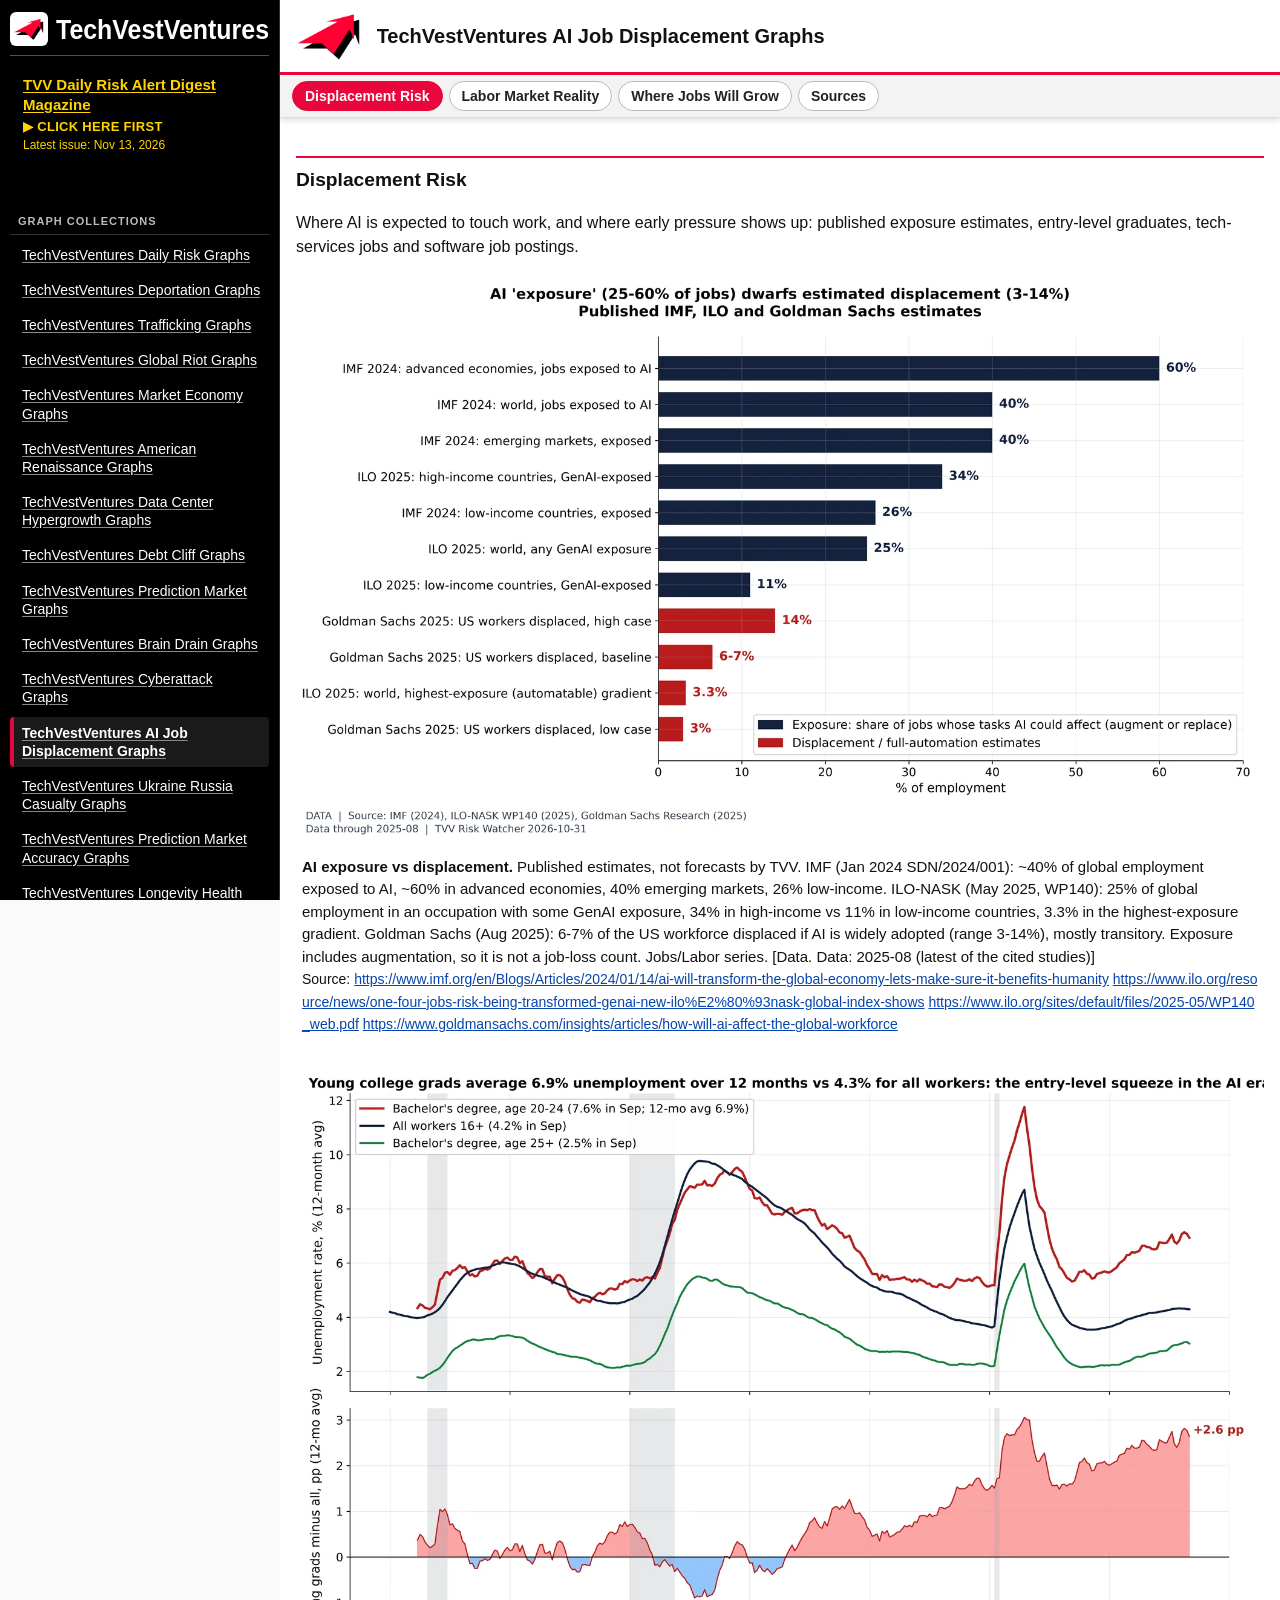
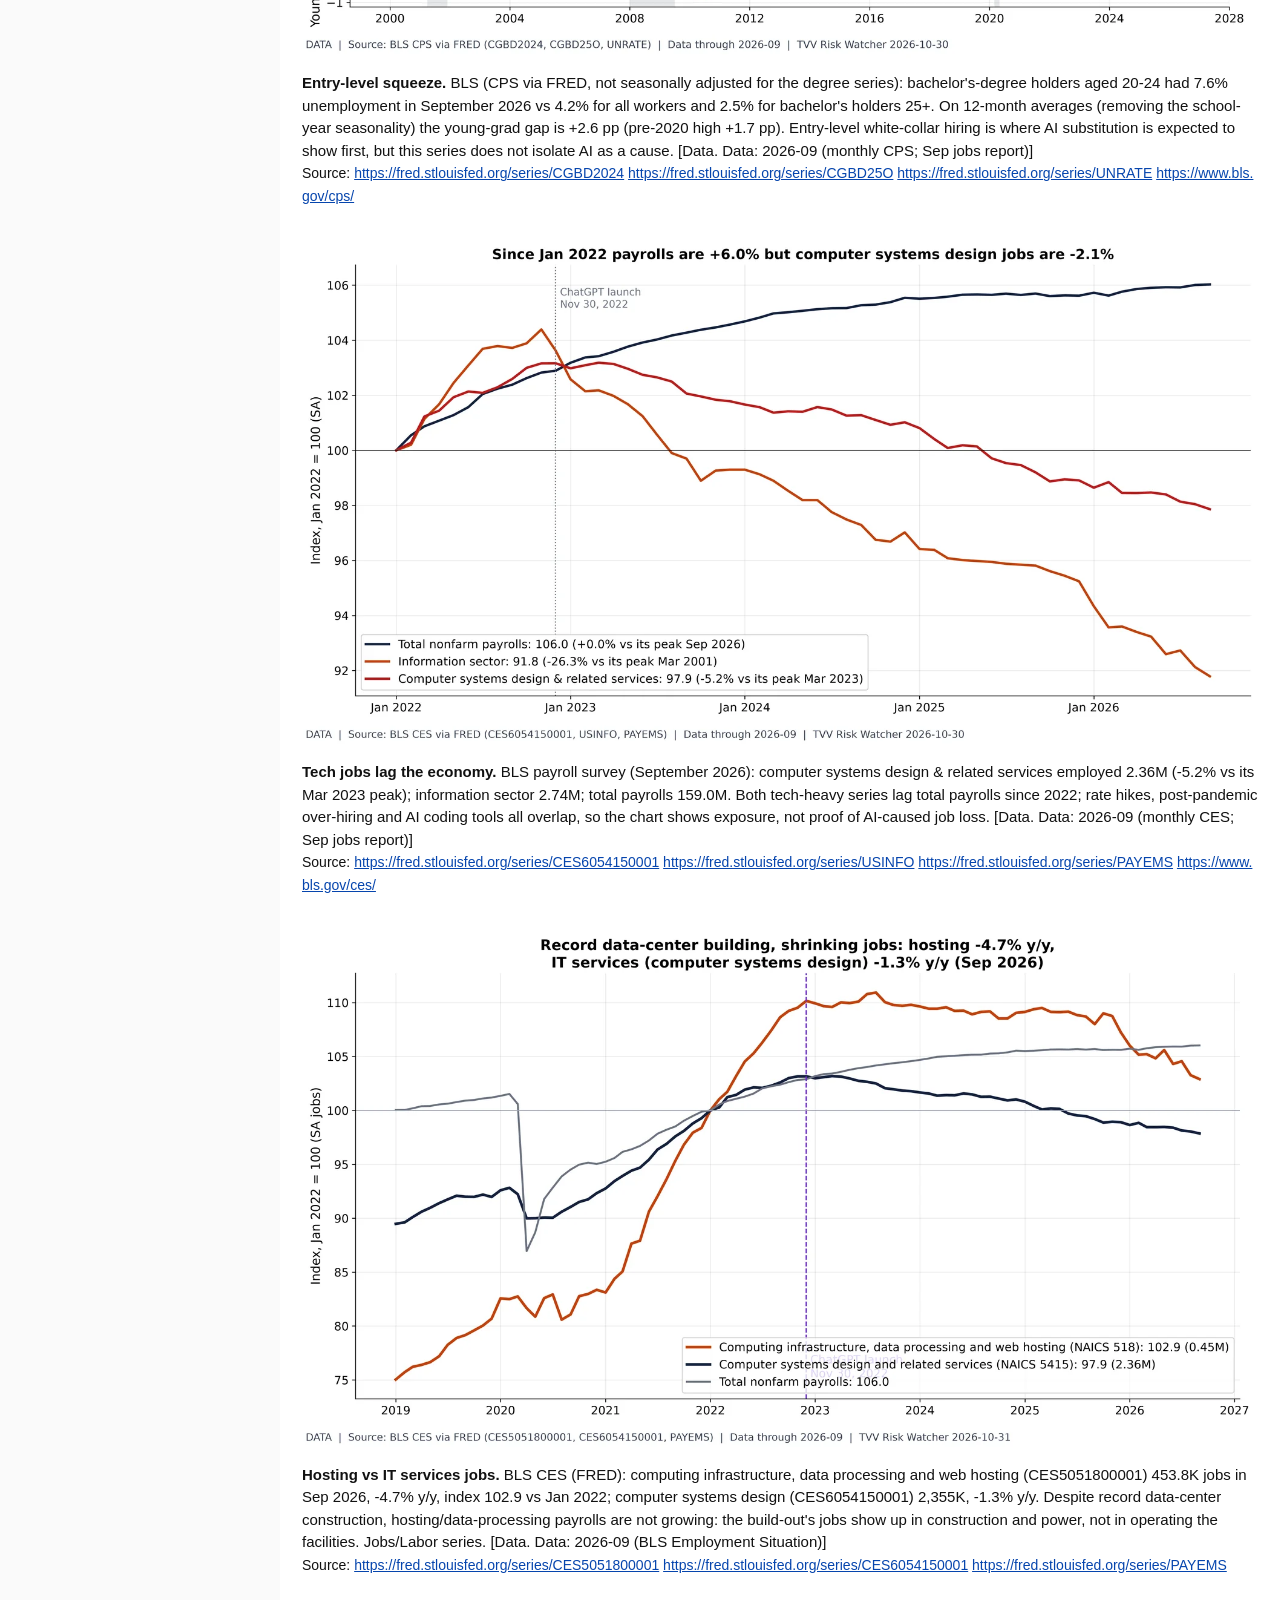
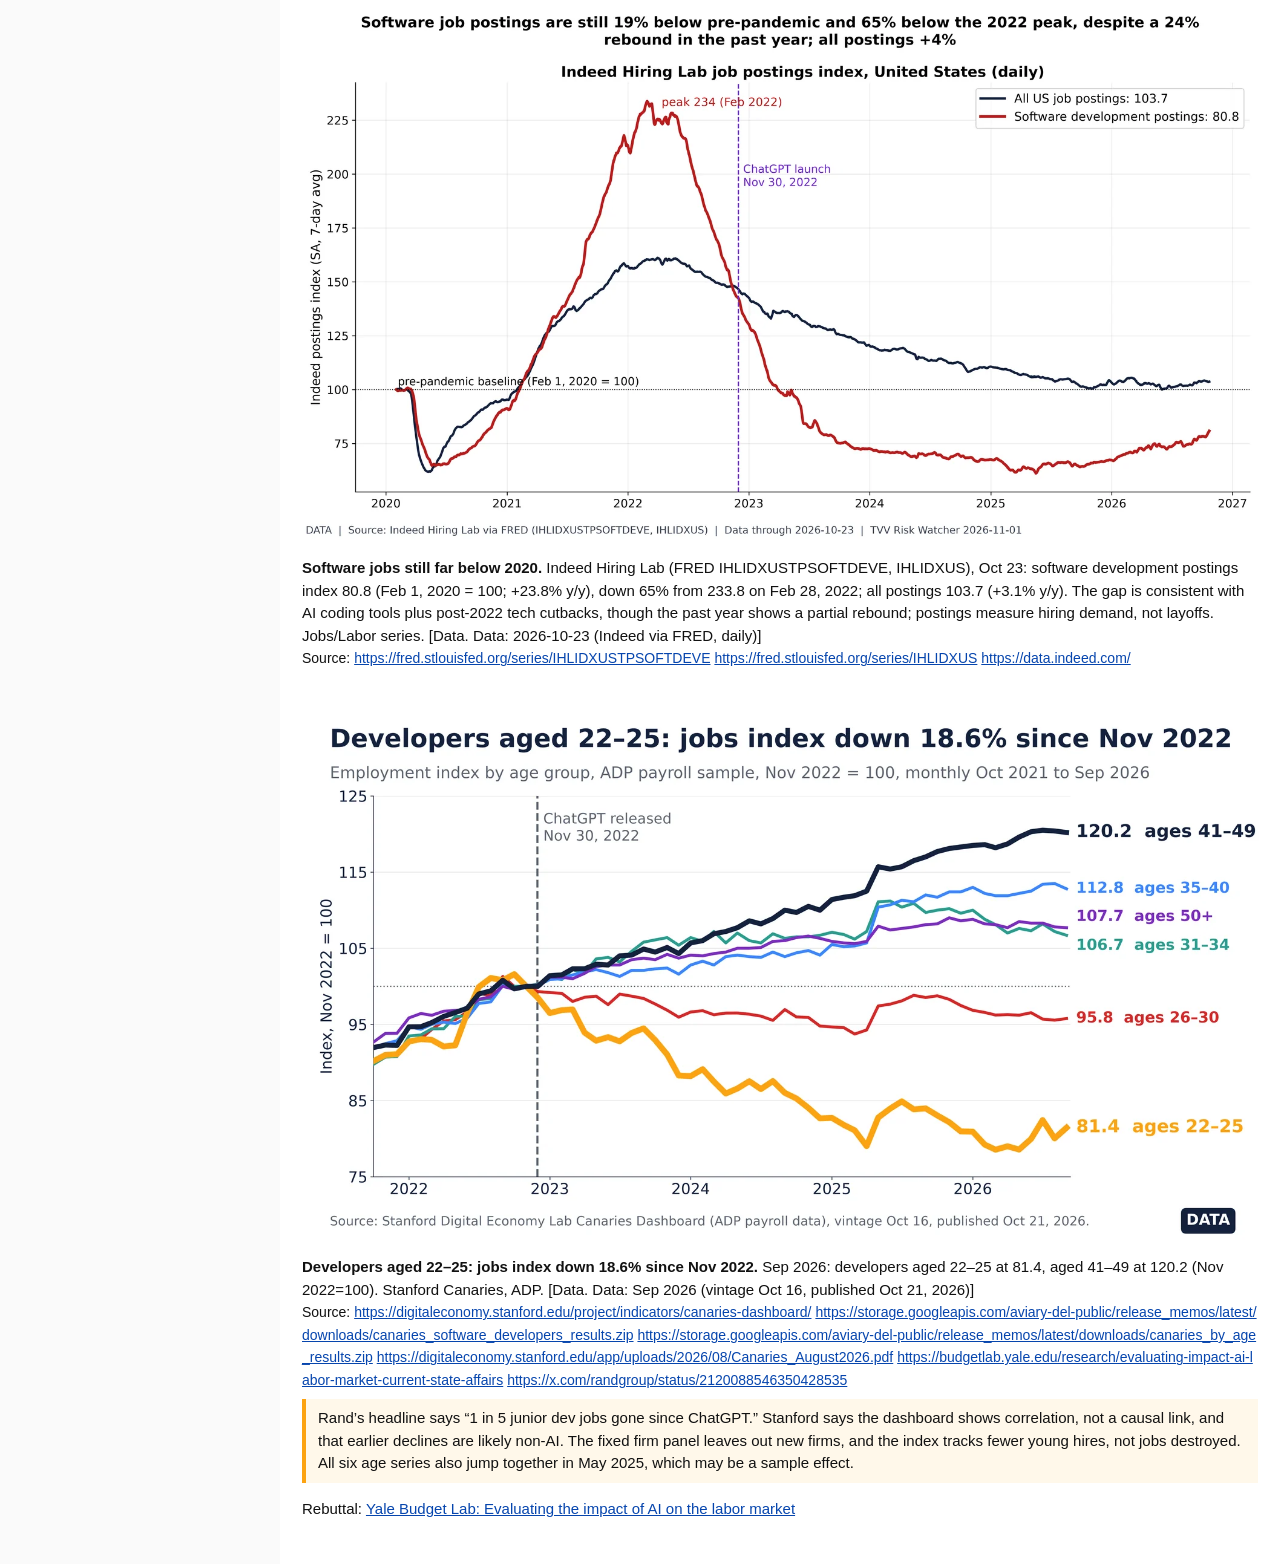
==== commit 3c447937: "Sidebar: add Longevity Health Graphs" ====
--- a/index.html
+++ b/index.html
@@ -1,4 +1,4 @@
-<!doctype html><html lang="en"><head><meta charset="utf-8"><meta name="viewport" content="width=device-width,initial-scale=1"><title>TechVestVentures AI Job Displacement Graphs</title><link rel="stylesheet" href="assets/style.css"></head><body><nav id="tvvnav" aria-label="TechVestVentures sites"><details open><summary><span class="mark"><img src="[data-uri]" alt="TechVest logo"></span><svg class="word" viewBox="0 0 214 32" preserveAspectRatio="xMinYMid meet" role="img" aria-label="TechVestVentures"><text x="0" y="26" textLength="214" lengthAdjust="spacingAndGlyphs" font-family="Arial,Helvetica,sans-serif" font-weight="700" font-size="28" fill="#fff">TechVestVentures</text></svg></summary><a class="mag" href="https://atlantean2.github.io/tvv-daily-risk-alert-digest/"><span class="t">TVV Daily Risk Alert Digest Magazine</span><span class="cta">&#9654; click here first</span><span class="sub">Latest issue: Nov 3, 2026</span></a><div class="sp2" aria-hidden="true"></div><div class="grp">Graph Collections</div><a href="https://atlantean2.github.io/tvv-daily-risk-graphs/">TechVestVentures Daily Risk Graphs</a><a href="https://atlantean2.github.io/tvv-deportation-graphs/">TechVestVentures Deportation Graphs</a><a href="https://atlantean2.github.io/tvv-trafficking-graphs/">TechVestVentures Trafficking Graphs</a><a href="https://atlantean2.github.io/tvv-global-riot-graphs/">TechVestVentures Global Riot Graphs</a><a href="https://atlantean2.github.io/tvv-market-economy-graphs/">TechVestVentures Market Economy Graphs</a><a href="https://atlantean2.github.io/tvv-american-renaissance-graphs/">TechVestVentures American Renaissance Graphs</a><a href="https://atlantean2.github.io/tvv-data-center-hypergrowth-graphs/">TechVestVentures Data Center Hypergrowth Graphs</a><a href="https://atlantean2.github.io/tvv-debt-cliff-graphs/">TechVestVentures Debt Cliff Graphs</a><a href="https://atlantean2.github.io/tvv-prediction-market-graphs/">TechVestVentures Prediction Market Graphs</a><a href="https://atlantean2.github.io/tvv-brain-drain-graphs/">TechVestVentures Brain Drain Graphs</a><a href="https://atlantean2.github.io/tvv-cyberattack-graphs/">TechVestVentures Cyberattack Graphs</a><a class="cur" href="https://atlantean2.github.io/tvv-ai-job-displacement-graphs/" aria-current="page">TechVestVentures AI Job Displacement Graphs</a><a href="https://atlantean2.github.io/tvv-ukraine-russia-casualty-graphs/">TechVestVentures Ukraine Russia Casualty Graphs</a><a href="https://atlantean2.github.io/tvv-prediction-market-accuracy-graphs/">TechVestVentures Prediction Market Accuracy Graphs</a><div class="sp5" aria-hidden="true"></div><div class="grp gold">Essays</div><a class="ess" href="https://atlantean2.github.io/tvv-daily-risk-alert-digest/essays/ai-job-displacement.html">AI Job Displacement</a><a class="ess" href="https://atlantean2.github.io/tvv-daily-risk-alert-digest/essays/prediction-markets.html">Prediction Markets</a><a class="ess" href="https://atlantean2.github.io/tvv-daily-risk-alert-digest/essays/ukraine-russia-casualty-claims.html">Ukraine vs Russia: Casualty Claims</a></details></nav><script>(function(){var d=document.querySelector('#tvvnav details');function f(){if(innerWidth>900)d.open=true}f();addEventListener('resize',f)})()</script><div id="top"><header><img src="assets/logo.png" alt="TVV logo"><h1>TechVestVentures AI Job Displacement Graphs</h1></header><nav id="tabs" role="tablist" aria-label="Sections"><button role="tab" data-d="displacement" aria-selected="false">Displacement Risk</button><button role="tab" data-d="labor" aria-selected="false">Labor Market Reality</button><button role="tab" data-d="growth" aria-selected="false">Where Jobs Will Grow</button><button role="tab" data-d="sources" aria-selected="false">Sources</button></nav></div><main id="content"></main><script>const tabs=[...document.querySelectorAll('#tabs button')],m=document.getElementById('content'),ds=tabs.map(t=>t.dataset.d);
+<!doctype html><html lang="en"><head><meta charset="utf-8"><meta name="viewport" content="width=device-width,initial-scale=1"><title>TechVestVentures AI Job Displacement Graphs</title><link rel="stylesheet" href="assets/style.css"></head><body><nav id="tvvnav" aria-label="TechVestVentures sites"><details open><summary><span class="mark"><img src="[data-uri]" alt="TechVest logo"></span><svg class="word" viewBox="0 0 214 32" preserveAspectRatio="xMinYMid meet" role="img" aria-label="TechVestVentures"><text x="0" y="26" textLength="214" lengthAdjust="spacingAndGlyphs" font-family="Arial,Helvetica,sans-serif" font-weight="700" font-size="28" fill="#fff">TechVestVentures</text></svg></summary><a class="mag" href="https://atlantean2.github.io/tvv-daily-risk-alert-digest/"><span class="t">TVV Daily Risk Alert Digest Magazine</span><span class="cta">&#9654; click here first</span><span class="sub">Latest issue: Nov 13, 2026</span></a><div class="sp2" aria-hidden="true"></div><div class="grp">Graph Collections</div><a href="https://atlantean2.github.io/tvv-daily-risk-graphs/">TechVestVentures Daily Risk Graphs</a><a href="https://atlantean2.github.io/tvv-deportation-graphs/">TechVestVentures Deportation Graphs</a><a href="https://atlantean2.github.io/tvv-trafficking-graphs/">TechVestVentures Trafficking Graphs</a><a href="https://atlantean2.github.io/tvv-global-riot-graphs/">TechVestVentures Global Riot Graphs</a><a href="https://atlantean2.github.io/tvv-market-economy-graphs/">TechVestVentures Market Economy Graphs</a><a href="https://atlantean2.github.io/tvv-american-renaissance-graphs/">TechVestVentures American Renaissance Graphs</a><a href="https://atlantean2.github.io/tvv-data-center-hypergrowth-graphs/">TechVestVentures Data Center Hypergrowth Graphs</a><a href="https://atlantean2.github.io/tvv-debt-cliff-graphs/">TechVestVentures Debt Cliff Graphs</a><a href="https://atlantean2.github.io/tvv-prediction-market-graphs/">TechVestVentures Prediction Market Graphs</a><a href="https://atlantean2.github.io/tvv-brain-drain-graphs/">TechVestVentures Brain Drain Graphs</a><a href="https://atlantean2.github.io/tvv-cyberattack-graphs/">TechVestVentures Cyberattack Graphs</a><a class="cur" href="https://atlantean2.github.io/tvv-ai-job-displacement-graphs/" aria-current="page">TechVestVentures AI Job Displacement Graphs</a><a href="https://atlantean2.github.io/tvv-ukraine-russia-casualty-graphs/">TechVestVentures Ukraine Russia Casualty Graphs</a><a href="https://atlantean2.github.io/tvv-prediction-market-accuracy-graphs/">TechVestVentures Prediction Market Accuracy Graphs</a><a href="https://atlantean2.github.io/tvv-longevity-health-graphs/">TechVestVentures Longevity Health Graphs</a><div class="sp5" aria-hidden="true"></div><div class="grp gold">Essays</div><a class="ess" href="https://atlantean2.github.io/tvv-daily-risk-alert-digest/essays/ai-job-displacement.html">AI Job Displacement</a><a class="ess" href="https://atlantean2.github.io/tvv-daily-risk-alert-digest/essays/prediction-markets.html">Prediction Markets</a><a class="ess" href="https://atlantean2.github.io/tvv-daily-risk-alert-digest/essays/ukraine-russia-casualty-claims.html">Ukraine vs Russia: Casualty Claims</a></details></nav><script>(function(){var d=document.querySelector('#tvvnav details');function f(){if(innerWidth>900)d.open=true}f();addEventListener('resize',f)})()</script><div id="top"><header><img src="assets/logo.png" alt="TVV logo"><h1>TechVestVentures AI Job Displacement Graphs</h1></header><nav id="tabs" role="tablist" aria-label="Sections"><button role="tab" data-d="displacement" aria-selected="false">Displacement Risk</button><button role="tab" data-d="labor" aria-selected="false">Labor Market Reality</button><button role="tab" data-d="growth" aria-selected="false">Where Jobs Will Grow</button><button role="tab" data-d="sources" aria-selected="false">Sources</button></nav></div><main id="content"></main><script>const tabs=[...document.querySelectorAll('#tabs button')],m=document.getElementById('content'),ds=tabs.map(t=>t.dataset.d);
 async function show(d){if(!ds.includes(d))d=ds[0];tabs.forEach(t=>t.setAttribute('aria-selected',t.dataset.d==d));
 document.querySelector(`#tabs [data-d="${d}"]`).scrollIntoView({inline:'nearest',block:'nearest'});
 m.innerHTML='<p>Loading…</p>';try{const r=await fetch('issues/'+d+'.html',{cache:'no-cache'});const doc=new DOMParser().parseFromString(await r.text(),'text/html');
--- a/assets/style.css
+++ b/assets/style.css
@@ -14,6 +14,7 @@
 @media(max-width:600px){header img{height:40px}header h1{font-size:1rem}}
 figure.g{margin:0 0 28px;padding:0}figure.g figcaption{font-size:15px;margin:4px 6px}figure.g .t{font-weight:700}
 figure.g .s{font-size:14px;word-break:break-all}ul.src li{margin:4px 0;word-break:break-all}
+figure.g .doubt{border-left:4px solid #FCA311;background:#fff8ea;padding:8px 12px;margin:8px 0}
 #tvvnav{position:fixed;left:0;top:0;bottom:0;width:280px;box-sizing:border-box;padding:12px 10px;background:#000;color:#fff;border-right:1px solid #333;font-family:Arial,Helvetica,sans-serif;overflow-y:auto;z-index:20}
 #tvvnav summary{list-style:none;cursor:default;display:flex;align-items:center;gap:8px;border-bottom:1px solid #e8063c;padding-bottom:9px;margin-bottom:10px}
 #tvvnav summary::-webkit-details-marker{display:none}
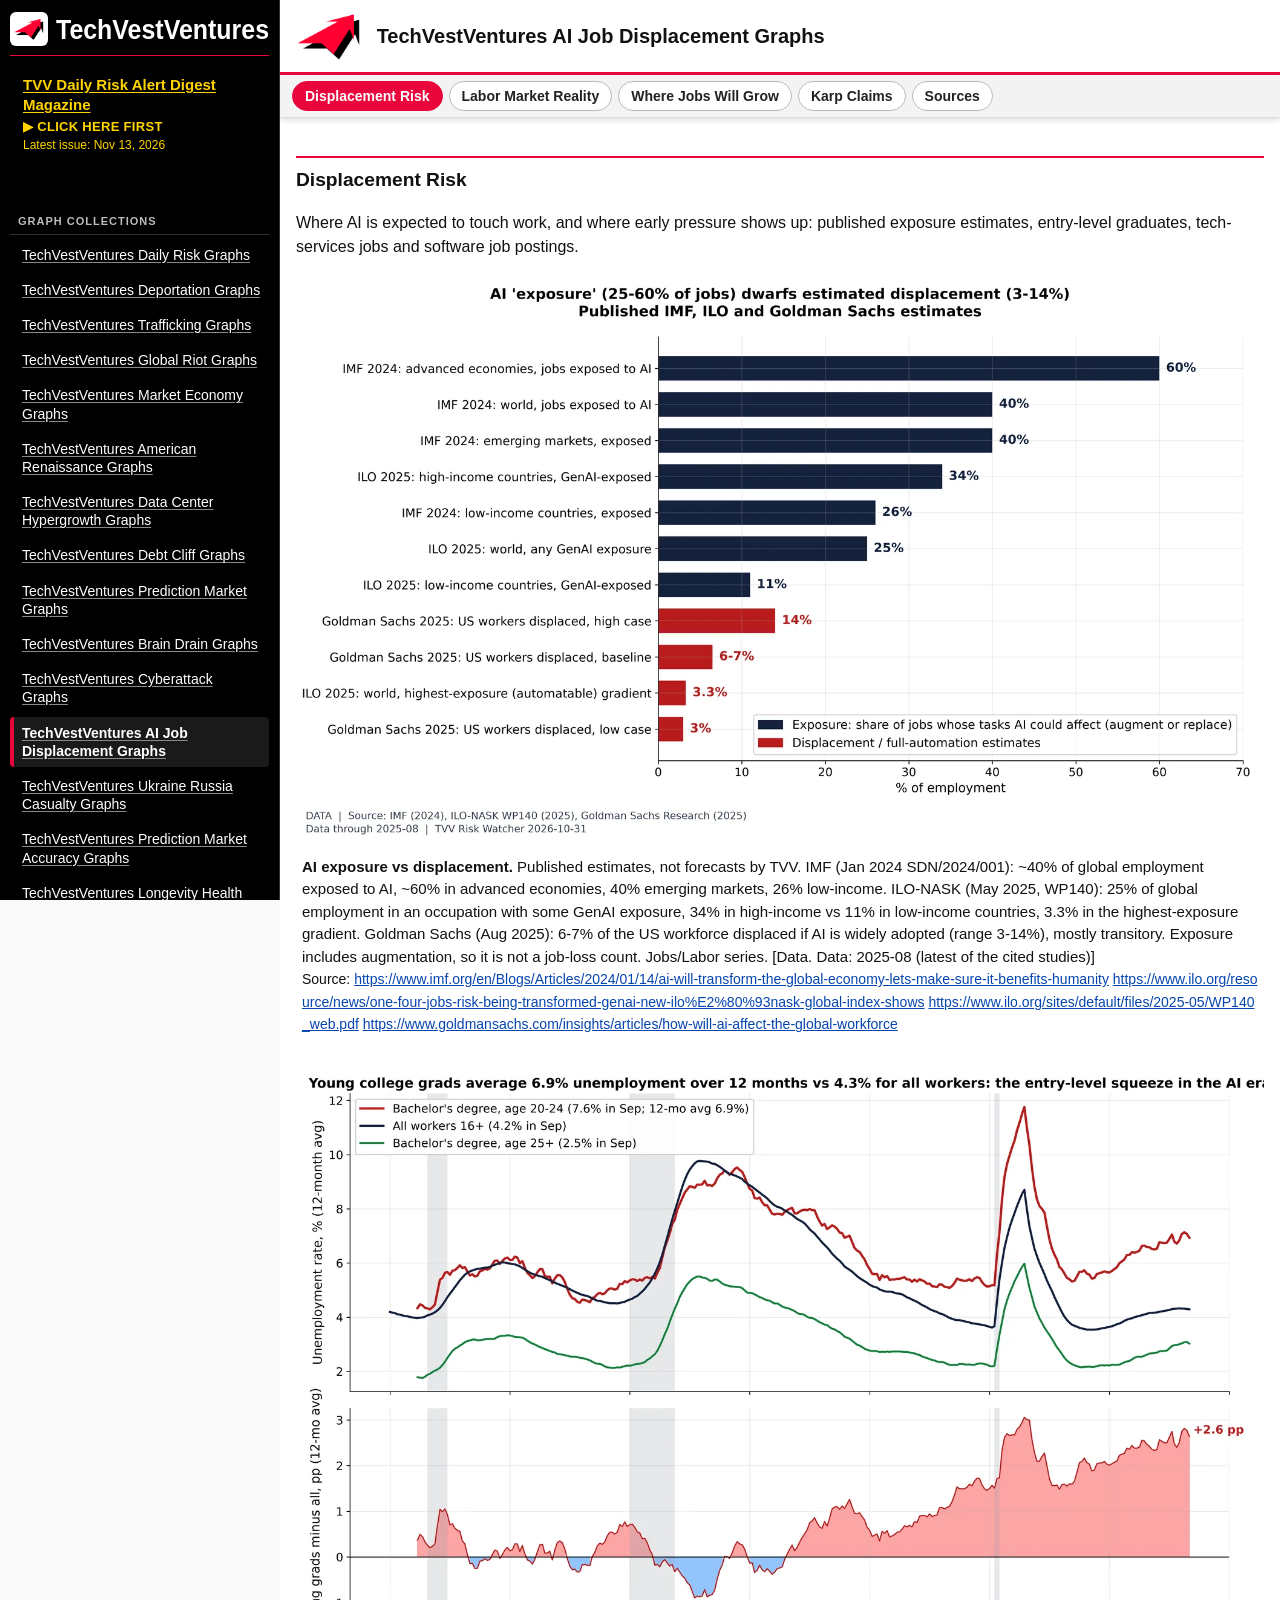
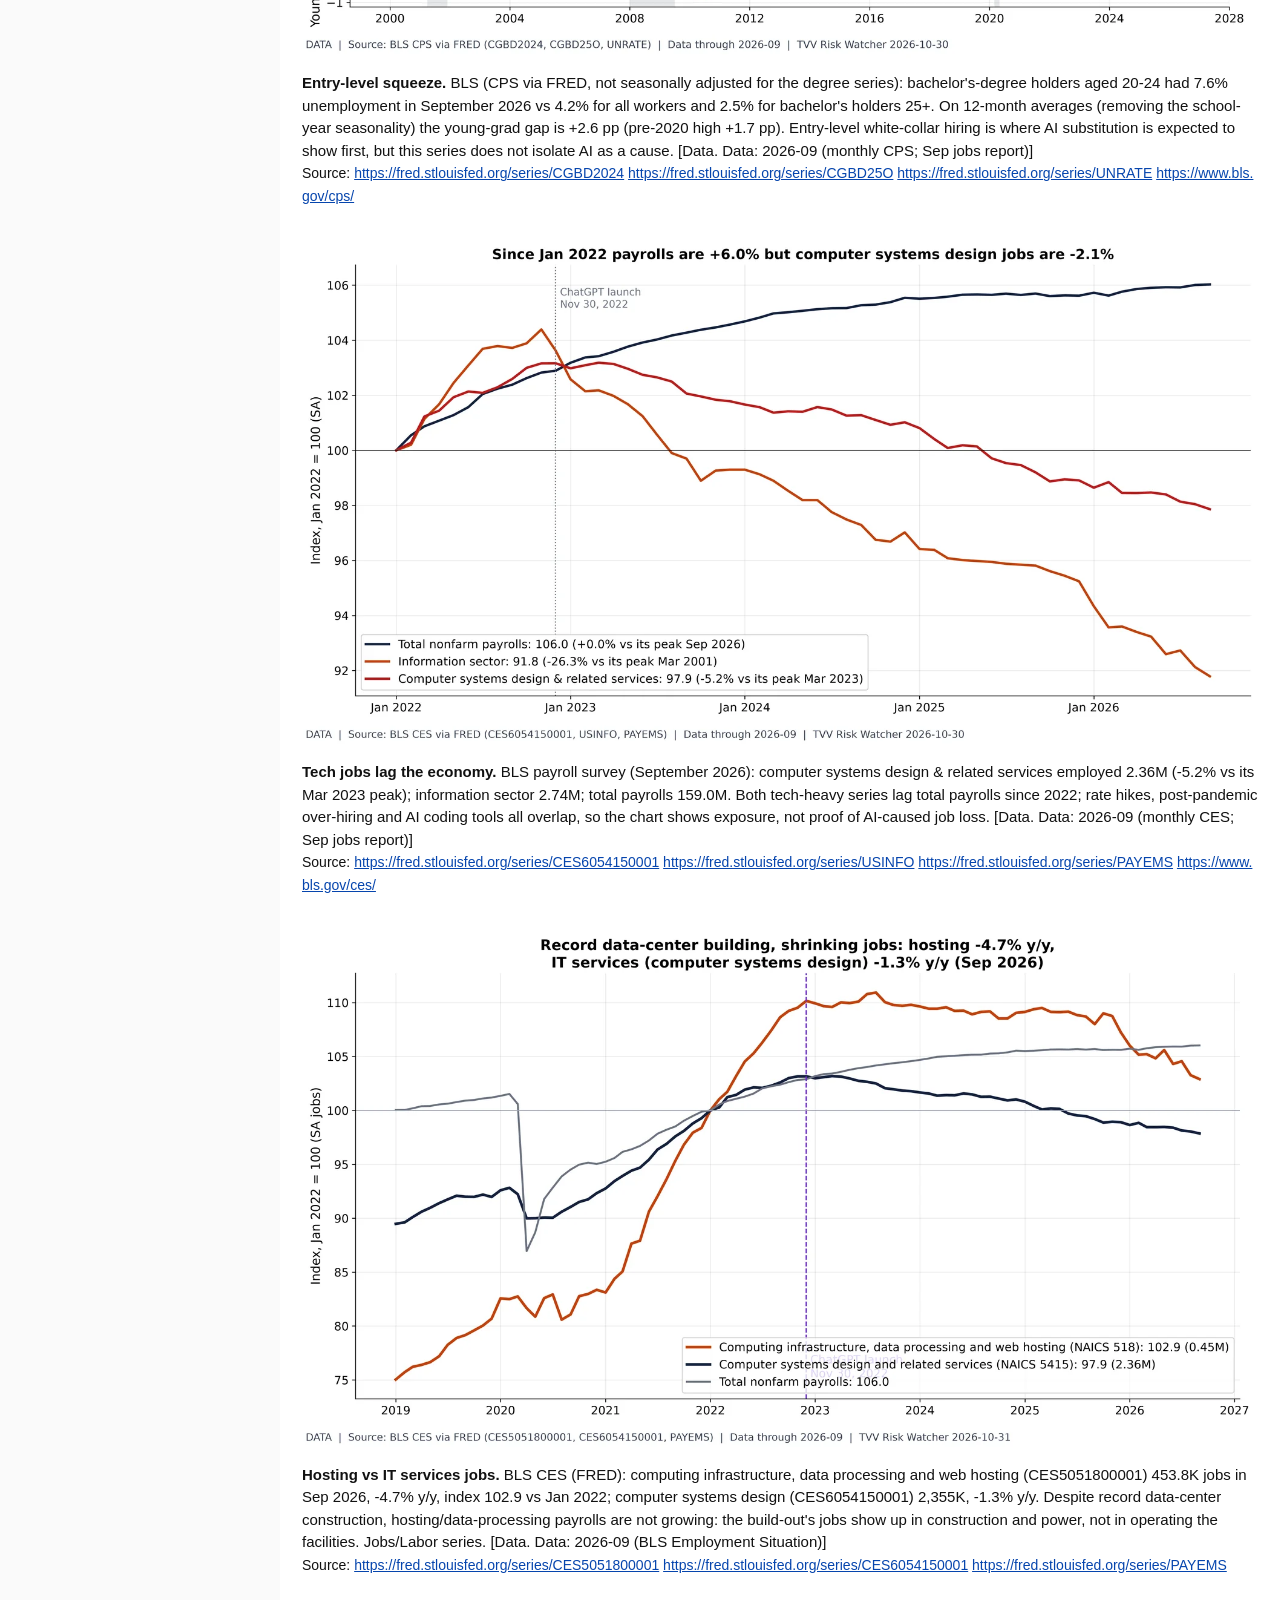
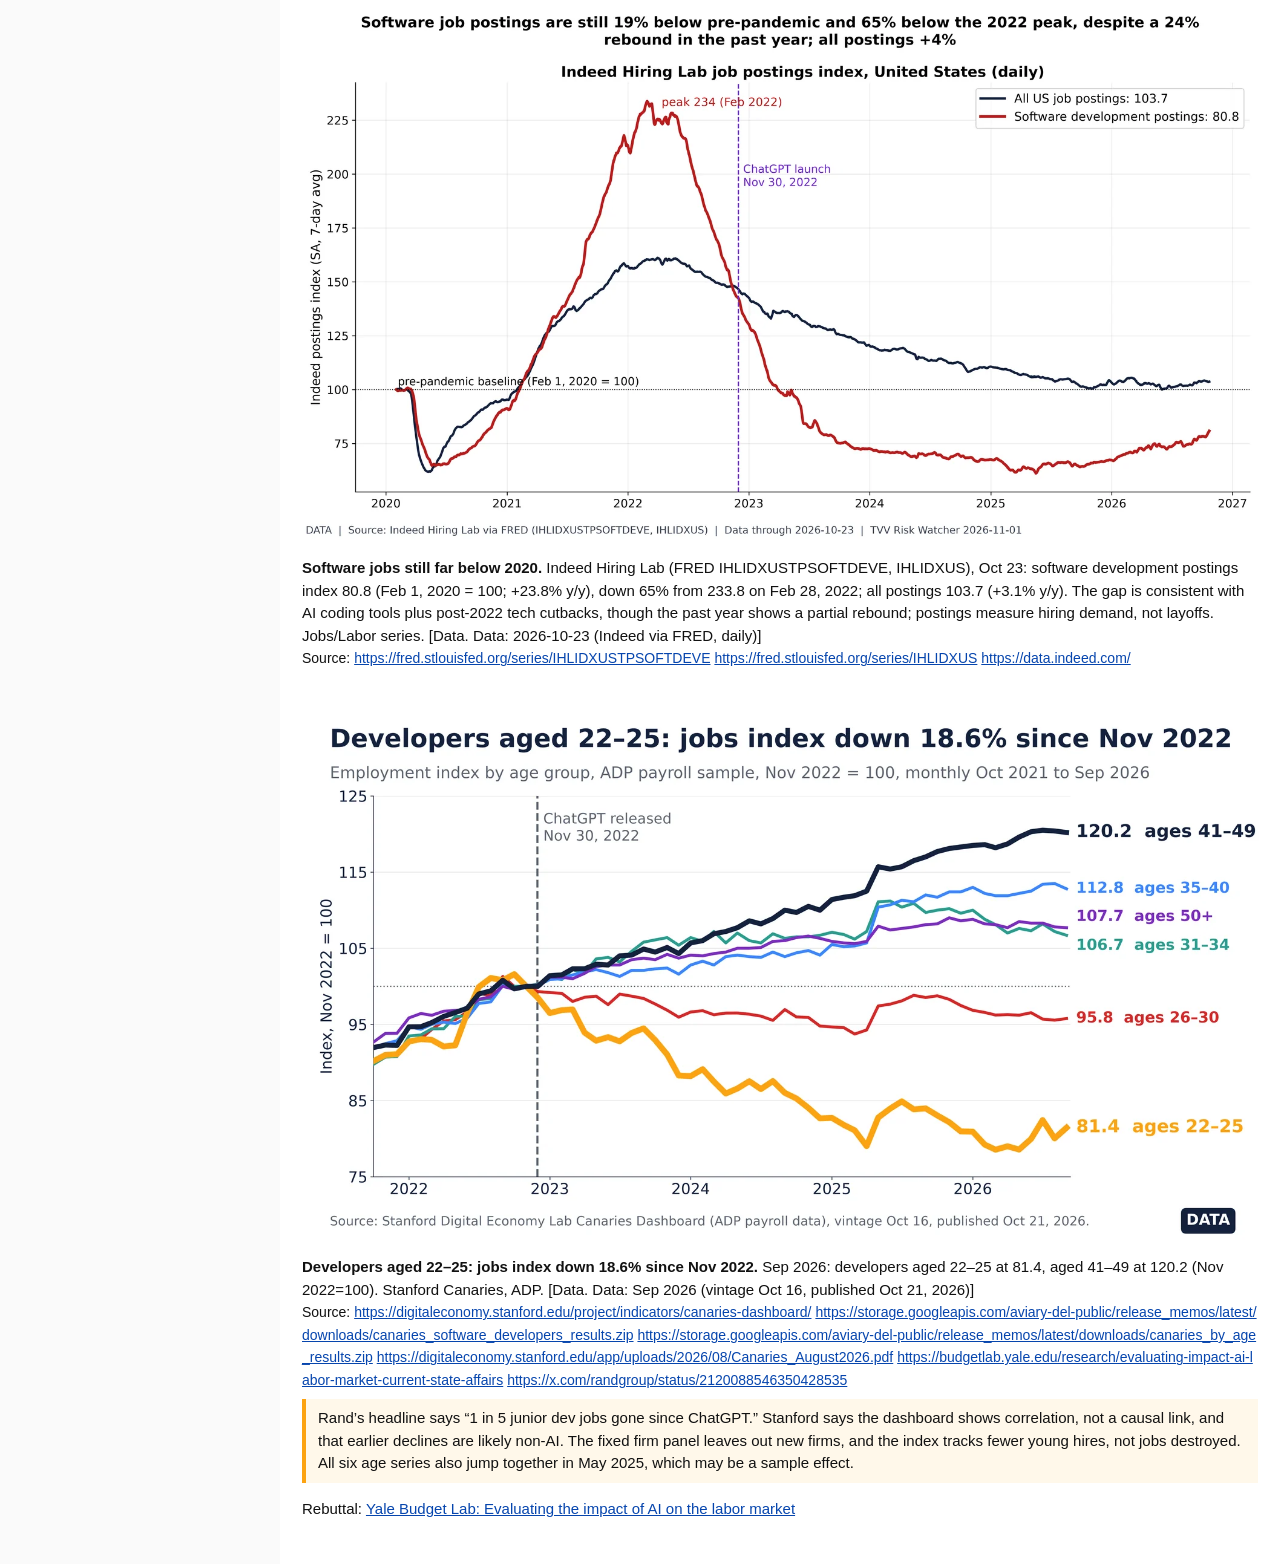
==== commit db6652af: "Weekly Focus graphs 2026-11-22" ====
--- a/index.html
+++ b/index.html
@@ -1,4 +1,4 @@
-<!doctype html><html lang="en"><head><meta charset="utf-8"><meta name="viewport" content="width=device-width,initial-scale=1"><title>TechVestVentures AI Job Displacement Graphs</title><link rel="stylesheet" href="assets/style.css"></head><body><nav id="tvvnav" aria-label="TechVestVentures sites"><details open><summary><span class="mark"><img src="[data-uri]" alt="TechVest logo"></span><svg class="word" viewBox="0 0 214 32" preserveAspectRatio="xMinYMid meet" role="img" aria-label="TechVestVentures"><text x="0" y="26" textLength="214" lengthAdjust="spacingAndGlyphs" font-family="Arial,Helvetica,sans-serif" font-weight="700" font-size="28" fill="#fff">TechVestVentures</text></svg></summary><a class="mag" href="https://atlantean2.github.io/tvv-daily-risk-alert-digest/"><span class="t">TVV Daily Risk Alert Digest Magazine</span><span class="cta">&#9654; click here first</span><span class="sub">Latest issue: Nov 13, 2026</span></a><div class="sp2" aria-hidden="true"></div><div class="grp">Graph Collections</div><a href="https://atlantean2.github.io/tvv-daily-risk-graphs/">TechVestVentures Daily Risk Graphs</a><a href="https://atlantean2.github.io/tvv-deportation-graphs/">TechVestVentures Deportation Graphs</a><a href="https://atlantean2.github.io/tvv-trafficking-graphs/">TechVestVentures Trafficking Graphs</a><a href="https://atlantean2.github.io/tvv-global-riot-graphs/">TechVestVentures Global Riot Graphs</a><a href="https://atlantean2.github.io/tvv-market-economy-graphs/">TechVestVentures Market Economy Graphs</a><a href="https://atlantean2.github.io/tvv-american-renaissance-graphs/">TechVestVentures American Renaissance Graphs</a><a href="https://atlantean2.github.io/tvv-data-center-hypergrowth-graphs/">TechVestVentures Data Center Hypergrowth Graphs</a><a href="https://atlantean2.github.io/tvv-debt-cliff-graphs/">TechVestVentures Debt Cliff Graphs</a><a href="https://atlantean2.github.io/tvv-prediction-market-graphs/">TechVestVentures Prediction Market Graphs</a><a href="https://atlantean2.github.io/tvv-brain-drain-graphs/">TechVestVentures Brain Drain Graphs</a><a href="https://atlantean2.github.io/tvv-cyberattack-graphs/">TechVestVentures Cyberattack Graphs</a><a class="cur" href="https://atlantean2.github.io/tvv-ai-job-displacement-graphs/" aria-current="page">TechVestVentures AI Job Displacement Graphs</a><a href="https://atlantean2.github.io/tvv-ukraine-russia-casualty-graphs/">TechVestVentures Ukraine Russia Casualty Graphs</a><a href="https://atlantean2.github.io/tvv-prediction-market-accuracy-graphs/">TechVestVentures Prediction Market Accuracy Graphs</a><a href="https://atlantean2.github.io/tvv-longevity-health-graphs/">TechVestVentures Longevity Health Graphs</a><div class="sp5" aria-hidden="true"></div><div class="grp gold">Essays</div><a class="ess" href="https://atlantean2.github.io/tvv-daily-risk-alert-digest/essays/ai-job-displacement.html">AI Job Displacement</a><a class="ess" href="https://atlantean2.github.io/tvv-daily-risk-alert-digest/essays/prediction-markets.html">Prediction Markets</a><a class="ess" href="https://atlantean2.github.io/tvv-daily-risk-alert-digest/essays/ukraine-russia-casualty-claims.html">Ukraine vs Russia: Casualty Claims</a></details></nav><script>(function(){var d=document.querySelector('#tvvnav details');function f(){if(innerWidth>900)d.open=true}f();addEventListener('resize',f)})()</script><div id="top"><header><img src="assets/logo.png" alt="TVV logo"><h1>TechVestVentures AI Job Displacement Graphs</h1></header><nav id="tabs" role="tablist" aria-label="Sections"><button role="tab" data-d="displacement" aria-selected="false">Displacement Risk</button><button role="tab" data-d="labor" aria-selected="false">Labor Market Reality</button><button role="tab" data-d="growth" aria-selected="false">Where Jobs Will Grow</button><button role="tab" data-d="sources" aria-selected="false">Sources</button></nav></div><main id="content"></main><script>const tabs=[...document.querySelectorAll('#tabs button')],m=document.getElementById('content'),ds=tabs.map(t=>t.dataset.d);
+<!doctype html><html lang="en"><head><meta charset="utf-8"><meta name="viewport" content="width=device-width,initial-scale=1"><title>TechVestVentures AI Job Displacement Graphs</title><link rel="icon" href="assets/favicon.svg" type="image/svg+xml"><link rel="icon" href="assets/favicon-32.png" sizes="32x32" type="image/png"><link rel="apple-touch-icon" href="assets/apple-touch-icon.png"><link rel="stylesheet" href="assets/style.css"></head><body><nav id="tvvnav" aria-label="TechVestVentures sites"><details open><summary><span class="mark"><img src="[data-uri]" alt="TechVest logo"></span><svg class="word" viewBox="0 0 214 32" preserveAspectRatio="xMinYMid meet" role="img" aria-label="TechVestVentures"><text x="0" y="26" textLength="214" lengthAdjust="spacingAndGlyphs" font-family="Arial,Helvetica,sans-serif" font-weight="700" font-size="28" fill="#fff">TechVestVentures</text></svg></summary><a class="mag" href="https://atlantean2.github.io/tvv-daily-risk-alert-digest/"><span class="t">TVV Daily Risk Alert Digest Magazine</span><span class="cta">&#9654; click here first</span><span class="sub">Latest issue: Nov 13, 2026</span></a><div class="sp2" aria-hidden="true"></div><div class="grp">Graph Collections</div><a href="https://atlantean2.github.io/tvv-daily-risk-graphs/">TechVestVentures Daily Risk Graphs</a><a href="https://atlantean2.github.io/tvv-deportation-graphs/">TechVestVentures Deportation Graphs</a><a href="https://atlantean2.github.io/tvv-trafficking-graphs/">TechVestVentures Trafficking Graphs</a><a href="https://atlantean2.github.io/tvv-global-riot-graphs/">TechVestVentures Global Riot Graphs</a><a href="https://atlantean2.github.io/tvv-market-economy-graphs/">TechVestVentures Market Economy Graphs</a><a href="https://atlantean2.github.io/tvv-american-renaissance-graphs/">TechVestVentures American Renaissance Graphs</a><a href="https://atlantean2.github.io/tvv-data-center-hypergrowth-graphs/">TechVestVentures Data Center Hypergrowth Graphs</a><a href="https://atlantean2.github.io/tvv-debt-cliff-graphs/">TechVestVentures Debt Cliff Graphs</a><a href="https://atlantean2.github.io/tvv-prediction-market-graphs/">TechVestVentures Prediction Market Graphs</a><a href="https://atlantean2.github.io/tvv-brain-drain-graphs/">TechVestVentures Brain Drain Graphs</a><a href="https://atlantean2.github.io/tvv-cyberattack-graphs/">TechVestVentures Cyberattack Graphs</a><a class="cur" href="https://atlantean2.github.io/tvv-ai-job-displacement-graphs/" aria-current="page">TechVestVentures AI Job Displacement Graphs</a><a href="https://atlantean2.github.io/tvv-ukraine-russia-casualty-graphs/">TechVestVentures Ukraine Russia Casualty Graphs</a><a href="https://atlantean2.github.io/tvv-prediction-market-accuracy-graphs/">TechVestVentures Prediction Market Accuracy Graphs</a><a href="https://atlantean2.github.io/tvv-longevity-health-graphs/">TechVestVentures Longevity Health Graphs</a><div class="sp5" aria-hidden="true"></div><div class="grp gold">Essays</div><a class="ess" href="https://atlantean2.github.io/tvv-daily-risk-alert-digest/essays/ai-job-displacement.html">AI Job Displacement</a><a class="ess" href="https://atlantean2.github.io/tvv-daily-risk-alert-digest/essays/prediction-markets.html">Prediction Markets</a><a class="ess" href="https://atlantean2.github.io/tvv-daily-risk-alert-digest/essays/ukraine-russia-casualty-claims.html">Ukraine vs Russia: Casualty Claims</a><div class="sp5" aria-hidden="true"></div><div class="grp teal">Longevity Watch</div><a class="lwd" href="https://atlantean2.github.io/tvv-longevity-watcher-digest/"><span class="t">Longevity Watch</span><span class="cta">&#9654; weekly digest</span><span class="sub">New issue every Friday</span></a></details></nav><script>(function(){var d=document.querySelector('#tvvnav details');function f(){if(innerWidth>900)d.open=true}f();addEventListener('resize',f)})()</script><div id="top"><header><img src="assets/logo.png" alt="TVV logo"><h1>TechVestVentures AI Job Displacement Graphs</h1></header><nav id="tabs" role="tablist" aria-label="Sections"><button role="tab" data-d="displacement" aria-selected="false">Displacement Risk</button><button role="tab" data-d="labor" aria-selected="false">Labor Market Reality</button><button role="tab" data-d="growth" aria-selected="false">Where Jobs Will Grow</button><button role="tab" data-d="karp" aria-selected="false">Karp Claims</button><button role="tab" data-d="sources" aria-selected="false">Sources</button></nav></div><main id="content"></main><script>const tabs=[...document.querySelectorAll('#tabs button')],m=document.getElementById('content'),ds=tabs.map(t=>t.dataset.d);
 async function show(d){if(!ds.includes(d))d=ds[0];tabs.forEach(t=>t.setAttribute('aria-selected',t.dataset.d==d));
 document.querySelector(`#tabs [data-d="${d}"]`).scrollIntoView({inline:'nearest',block:'nearest'});
 m.innerHTML='<p>Loading…</p>';try{const r=await fetch('issues/'+d+'.html',{cache:'no-cache'});const doc=new DOMParser().parseFromString(await r.text(),'text/html');
--- a/assets/style.css
+++ b/assets/style.css
@@ -8,12 +8,24 @@
 main{max-width:1040px;margin:0 auto;padding:16px;background:#fff}
 main img{width:100%;max-width:1000px;height:auto;display:block;margin:14px auto}
 a{color:#0645ad;text-decoration:underline}h2{border-top:2px solid #e8063c;padding-top:8px;margin-top:22px;font-size:1.2rem;font-weight:700;scroll-margin-top:130px}
+h2.priority-summary{border-top:2px solid #C9A227;text-align:left;font-size:1.25rem;margin:28px 0 0;color:#EE0000}
+table.priority-summary{width:100%;border-collapse:collapse;margin:2px 0 20px;font-size:10.5pt}
+table.priority-summary th,table.priority-summary td{vertical-align:top;padding:2px 10px 2px 0;text-align:left;font-weight:400}
+table.priority-summary thead th{font-weight:700;color:#111}
+table.priority-summary tbody th{font-weight:700;color:#B91C1C;white-space:nowrap;width:1.35in}
 main table{width:100%;border-collapse:collapse}main td{display:block;width:100%;padding:0}main td:empty{display:none}
 ul.items{margin-left:24px;padding-left:1.1em}
-.action-box{border:3px solid #e8063c;padding:10px 14px;margin:20px 0}ul.items li{margin:6px 0}
+.action-box{border:3px solid #e8063c;padding:10px 14px;margin:20px 0}a.risk-center{font-weight:700;color:#C00000}.rc-header{font-size:.9rem;color:#1a1a1a;border-bottom:2px solid #C9A227;padding-bottom:6px;margin:0 0 12px}ul.items li{margin:6px 0}
 @media(max-width:600px){header img{height:40px}header h1{font-size:1rem}}
 figure.g{margin:0 0 28px;padding:0}figure.g figcaption{font-size:15px;margin:4px 6px}figure.g .t{font-weight:700}
 figure.g .s{font-size:14px;word-break:break-all}ul.src li{margin:4px 0;word-break:break-all}
+figure.g.w{display:block;margin:0 0 40px}
+figure.g.w img{width:100%;height:auto;max-width:none}
+figure.g.w figcaption{font-size:18px;line-height:1.5;margin:10px 0 0}figure.g.w figcaption p{margin:0 0 12px}
+figure.g.w figcaption .t{font-weight:700;display:block;margin-bottom:8px}
+.wk{border-left:4px solid #8B0000;background:#faf3f3;padding:10px 14px;margin:0 0 24px;font-size:17px;line-height:1.5}
+figure.g.w ul{margin:0 0 12px;padding-left:1.1em;font-size:16px}figure.g.w li{margin:4px 0}figure.g.w p.nt{font-size:15px;color:#444}
+@media(max-width:1100px){figure.g.w{grid-template-columns:1fr}}
 figure.g .doubt{border-left:4px solid #FCA311;background:#fff8ea;padding:8px 12px;margin:8px 0}
 #tvvnav{position:fixed;left:0;top:0;bottom:0;width:280px;box-sizing:border-box;padding:12px 10px;background:#000;color:#fff;border-right:1px solid #333;font-family:Arial,Helvetica,sans-serif;overflow-y:auto;z-index:20}
 #tvvnav summary{list-style:none;cursor:default;display:flex;align-items:center;gap:8px;border-bottom:1px solid #e8063c;padding-bottom:9px;margin-bottom:10px}
@@ -40,6 +52,14 @@
 #tvvnav a.ess{color:#ffd400;font-weight:700;text-decoration-color:#8a7300}
 #tvvnav a.ess:hover,#tvvnav a.ess:focus{background:#1a1a1a;text-decoration-color:#ffd400}
 #tvvnav a.ess.cur{background:#ffd400;color:#000;border-left-color:#e8063c;text-decoration:none}
+#tvvnav .grp.teal{color:#2ee6c0;border-bottom-color:#0f5c4d}
+#tvvnav a.lwd{display:block;border:1px solid #2ee6c0;border-left:4px solid #2ee6c0;background:#04201a;color:#2ee6c0;font-weight:700;font-size:15px;text-decoration:none;padding:9px 9px 8px;margin:3px 0}
+#tvvnav a.lwd:hover,#tvvnav a.lwd:focus{background:#0a3a30}
+#tvvnav a.lwd .t{text-decoration:underline;text-underline-offset:2px}
+#tvvnav a.lwd .cta{display:block;margin-top:5px;font-size:13px;text-transform:uppercase;letter-spacing:.3px}
+#tvvnav a.lwd .sub{display:block;font-size:12px;font-weight:400;margin-top:2px;color:#9ff0de}
+#tvvnav a.lwd.cur{background:#2ee6c0;color:#000;border-left-color:#e8063c}
+#tvvnav a.lwd.cur .sub{color:#000}
 body{padding-left:280px}
 @media(max-width:900px){body{padding-left:0}#tvvnav{position:static;width:auto;border-right:0;border-bottom:2px solid #e8063c;padding:8px 12px}
 #tvvnav summary{cursor:pointer;margin:0;border:0;padding:2px 0}#tvvnav .word{max-width:250px}
